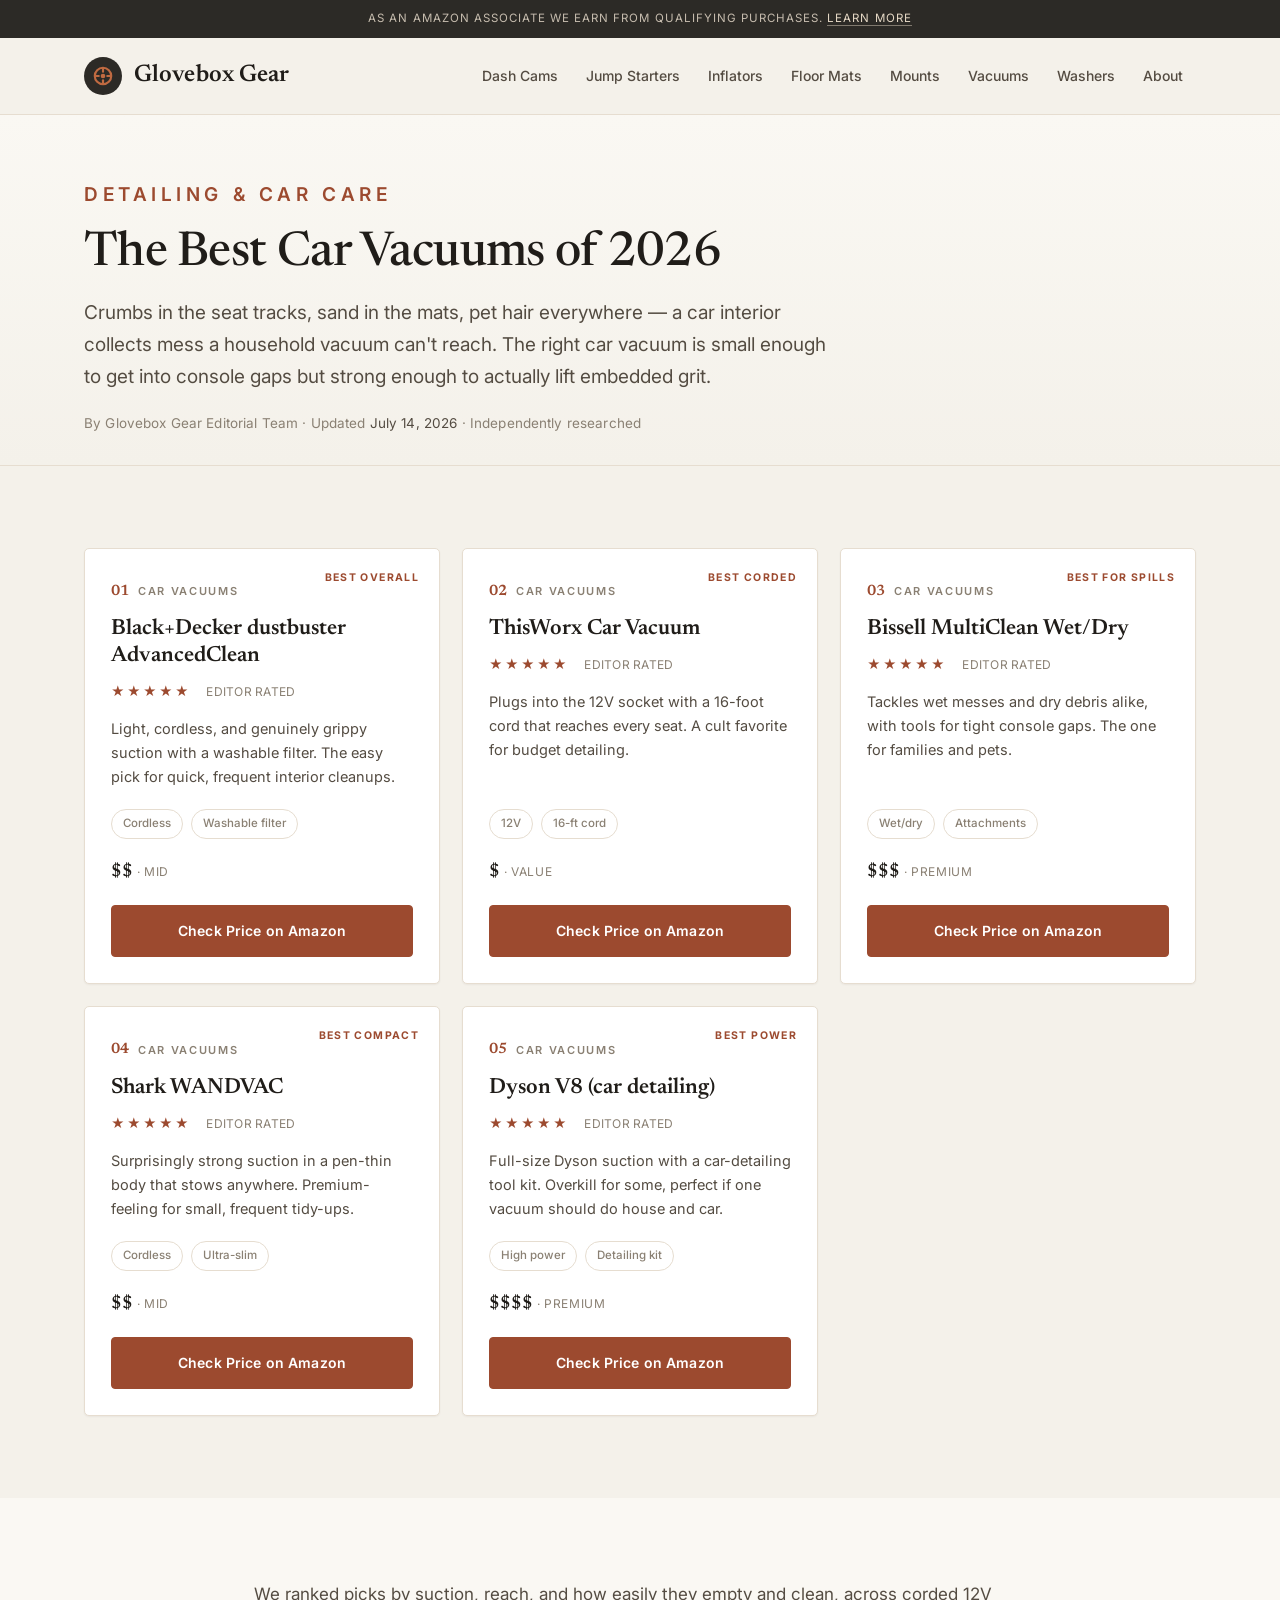
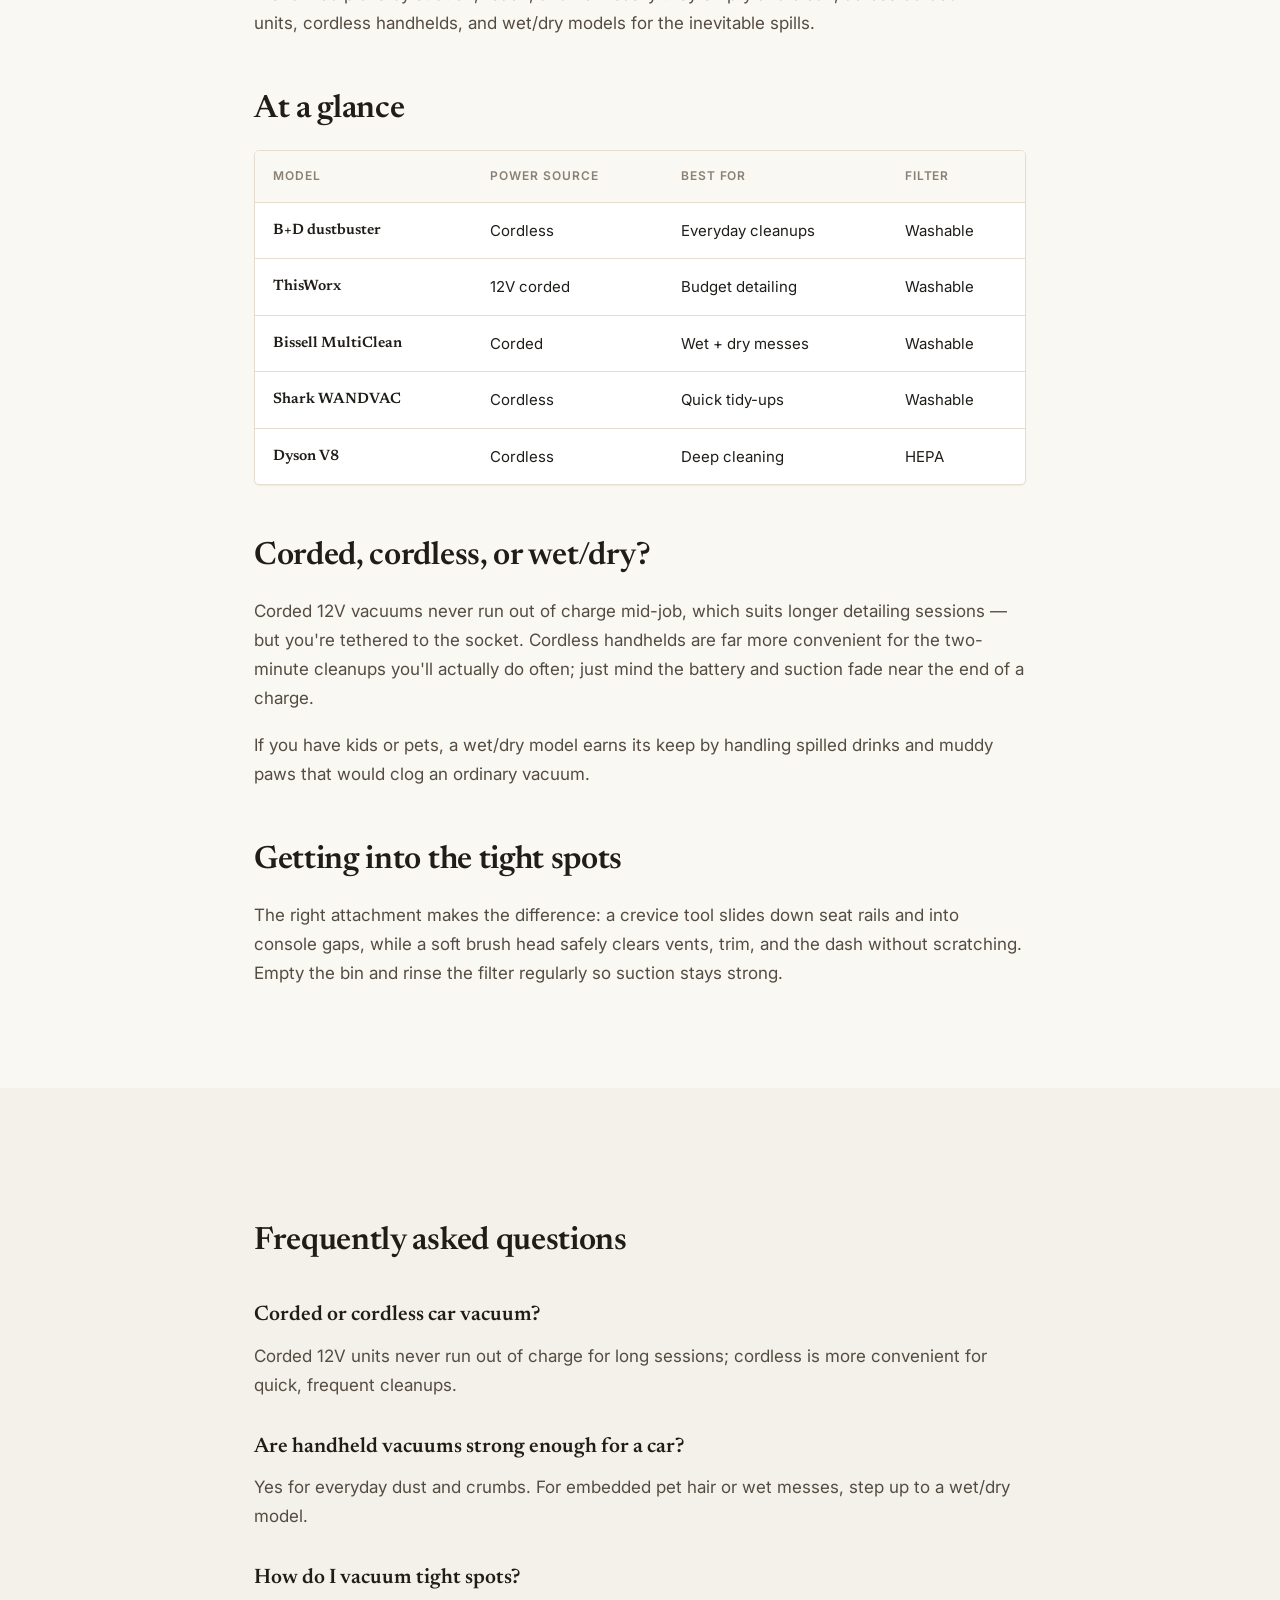
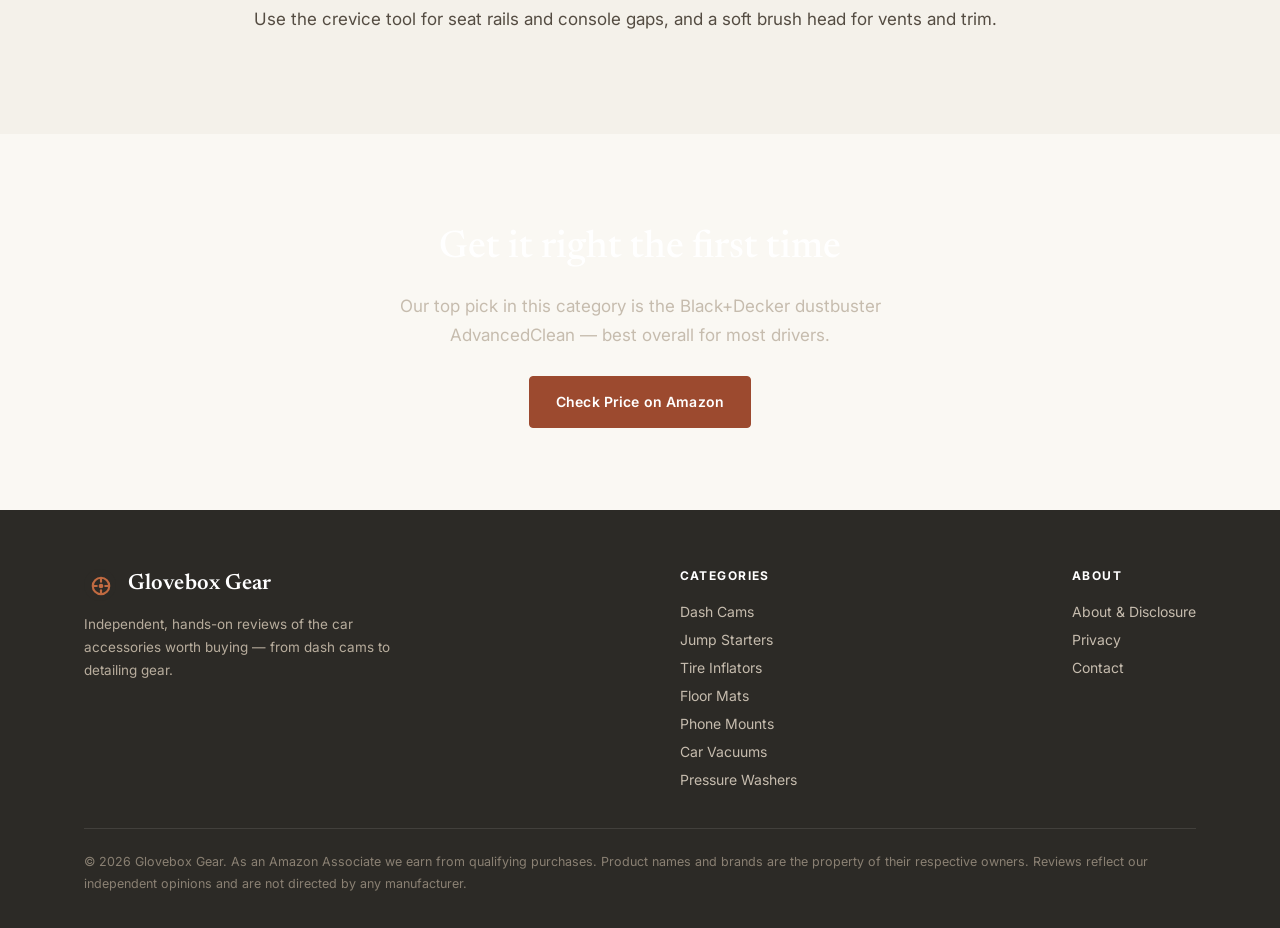
==== car-vacuums.html @ 4a8be994 "Launch Glovebox Gear — automotive affiliate site (9 pages, SEO/AEO complete)" ====
<!DOCTYPE html>
<html lang="en">
<head>
<meta charset="UTF-8">
<meta name="viewport" content="width=device-width, initial-scale=1.0">
<link rel="icon" type="image/svg+xml" href="/favicon.svg">
<title>Best Car Vacuums of 2026 — Glovebox Gear</title>
<meta name="description" content="The best car vacuums of 2026, tested for suction, reach, and filters — corded 12V, cordless, and wet/dry picks for every mess.">
<link rel="canonical" href="https://glovebox-gear.com/car-vacuums.html">
<meta property="og:type" content="website">
<meta property="og:site_name" content="Glovebox Gear">
<meta property="og:title" content="Best Car Vacuums of 2026 — Glovebox Gear">
<meta property="og:description" content="The best car vacuums of 2026, tested for suction, reach, and filters — corded 12V, cordless, and wet/dry picks for every mess.">
<meta property="og:url" content="https://glovebox-gear.com/car-vacuums.html">
<meta property="og:image" content="https://glovebox-gear.com/assets/og.png">
<meta property="og:image:width" content="1200">
<meta property="og:image:height" content="630">
<meta name="twitter:card" content="summary_large_image">
<meta name="twitter:title" content="Best Car Vacuums of 2026 — Glovebox Gear">
<meta name="twitter:description" content="The best car vacuums of 2026, tested for suction, reach, and filters — corded 12V, cordless, and wet/dry picks for every mess.">
<meta name="twitter:image" content="https://glovebox-gear.com/assets/og.png">
<meta name="author" content="Glovebox Gear Editorial Team">
<meta property="article:published_time" content="2026-07-14T00:00:00+00:00">
<meta property="article:modified_time" content="2026-07-14T00:00:00+00:00">
<link rel="stylesheet" href="assets/styles.css">
<script type="application/ld+json">
{"@context": "https://schema.org", "@graph": [{"@type": "CollectionPage", "url": "https://glovebox-gear.com/car-vacuums.html", "name": "The Best Car Vacuums of 2026", "description": "The best car vacuums of 2026, tested for suction, reach, and filters — corded 12V, cordless, and wet/dry picks for every mess.", "isPartOf": {"@type": "WebSite", "name": "Glovebox Gear", "url": "https://glovebox-gear.com/"}, "author": {"@type": "Organization", "name": "Glovebox Gear Editorial Team"}, "publisher": {"@type": "Organization", "name": "Glovebox Gear", "url": "https://glovebox-gear.com/", "logo": {"@type": "ImageObject", "url": "https://glovebox-gear.com/favicon.svg"}}, "datePublished": "2026-07-14", "dateModified": "2026-07-14"}, {"@type": "BreadcrumbList", "itemListElement": [{"@type": "ListItem", "position": 1, "name": "Home", "item": "https://glovebox-gear.com/"}, {"@type": "ListItem", "position": 2, "name": "Car Vacuums", "item": "https://glovebox-gear.com/car-vacuums.html"}]}, {"@type": "ItemList", "name": "The Best Car Vacuums of 2026", "itemListElement": [{"@type": "ListItem", "position": 1, "name": "Black+Decker dustbuster AdvancedClean"}, {"@type": "ListItem", "position": 2, "name": "ThisWorx Car Vacuum"}, {"@type": "ListItem", "position": 3, "name": "Bissell MultiClean Wet/Dry"}, {"@type": "ListItem", "position": 4, "name": "Shark WANDVAC"}, {"@type": "ListItem", "position": 5, "name": "Dyson V8 (car detailing)"}]}, {"@type": "FAQPage", "mainEntity": [{"@type": "Question", "name": "Corded or cordless car vacuum?", "acceptedAnswer": {"@type": "Answer", "text": "Corded 12V units never run out of charge for long sessions; cordless is more convenient for quick, frequent cleanups."}}, {"@type": "Question", "name": "Are handheld vacuums strong enough for a car?", "acceptedAnswer": {"@type": "Answer", "text": "Yes for everyday dust and crumbs. For embedded pet hair or wet messes, step up to a wet/dry model."}}, {"@type": "Question", "name": "How do I vacuum tight spots?", "acceptedAnswer": {"@type": "Answer", "text": "Use the crevice tool for seat rails and console gaps, and a soft brush head for vents and trim."}}]}]}
</script>
<script defer src="/_vercel/insights/script.js"></script>
</head>
<body>
<div class="topbar">As an Amazon Associate we earn from qualifying purchases. <a href="disclosure.html">Learn more</a></div>
<header class="site-header">
  <div class="wrap nav">
    <a href="index.html" class="brand"><span class="logo"><svg viewBox="0 0 64 64"><circle cx="32" cy="32" r="15.5" fill="none" stroke="#c06a41" stroke-width="4"/><circle cx="32" cy="32" r="4.4" fill="#c06a41"/><g stroke="#c06a41" stroke-width="4" stroke-linecap="round"><line x1="32" y1="18.5" x2="32" y2="24"/><line x1="32" y1="40" x2="32" y2="45.5"/><line x1="18.5" y1="32" x2="24" y2="32"/><line x1="40" y1="32" x2="45.5" y2="32"/></g></svg></span> Glovebox&nbsp;Gear</a>
    <button class="nav-toggle" aria-label="Menu">☰</button>
    <nav class="nav-links">
      <a href="dash-cams.html">Dash Cams</a><a href="jump-starters.html">Jump Starters</a><a href="tire-inflators.html">Inflators</a><a href="floor-mats.html">Floor Mats</a><a href="phone-mounts.html">Mounts</a><a href="car-vacuums.html">Vacuums</a><a href="pressure-washers.html">Washers</a><a href="disclosure.html">About</a>
    </nav>
  </div>
</header>
<div class="article-head">
  <div class="wrap">
    <p class="eyebrow">Detailing &amp; Car Care</p>
    <h1>The Best Car Vacuums of 2026</h1>
    <p>Crumbs in the seat tracks, sand in the mats, pet hair everywhere — a car interior collects mess a household vacuum can&#x27;t reach. The right car vacuum is small enough to get into console gaps but strong enough to actually lift embedded grit.</p>
    <div class="byline">By Glovebox Gear Editorial Team · Updated <time datetime="2026-07-14">July 14, 2026</time> · Independently researched</div>
  </div>
</div>

<section>
  <div class="wrap">
    <div class="products">
      <article class="product"><span class="ribbon">Best Overall</span><div class="body">
        <span class="cat-tag">Car Vacuums</span><h3>Black+Decker dustbuster AdvancedClean</h3><div class="stars">★★★★★ <span>Editor rated</span></div>
        <p class="why">Light, cordless, and genuinely grippy suction with a washable filter. The easy pick for quick, frequent interior cleanups.</p>
        <div class="meta"><span class="tag">Cordless</span><span class="tag">Washable filter</span></div><div class="price">$$ <small>· mid</small></div>
        <a class="btn btn-block" data-amz="Black+Decker dustbuster AdvancedClean cordless">Check Price on Amazon</a></div></article>
      <article class="product"><span class="ribbon">Best Corded</span><div class="body">
        <span class="cat-tag">Car Vacuums</span><h3>ThisWorx Car Vacuum</h3><div class="stars">★★★★★ <span>Editor rated</span></div>
        <p class="why">Plugs into the 12V socket with a 16-foot cord that reaches every seat. A cult favorite for budget detailing.</p>
        <div class="meta"><span class="tag">12V</span><span class="tag">16-ft cord</span></div><div class="price">$ <small>· value</small></div>
        <a class="btn btn-block" data-amz="ThisWorx car vacuum corded">Check Price on Amazon</a></div></article>
      <article class="product"><span class="ribbon">Best for Spills</span><div class="body">
        <span class="cat-tag">Car Vacuums</span><h3>Bissell MultiClean Wet/Dry</h3><div class="stars">★★★★★ <span>Editor rated</span></div>
        <p class="why">Tackles wet messes and dry debris alike, with tools for tight console gaps. The one for families and pets.</p>
        <div class="meta"><span class="tag">Wet/dry</span><span class="tag">Attachments</span></div><div class="price">$$$ <small>· premium</small></div>
        <a class="btn btn-block" data-amz="Bissell MultiClean wet dry car vacuum">Check Price on Amazon</a></div></article>
      <article class="product"><span class="ribbon">Best Compact</span><div class="body">
        <span class="cat-tag">Car Vacuums</span><h3>Shark WANDVAC</h3><div class="stars">★★★★★ <span>Editor rated</span></div>
        <p class="why">Surprisingly strong suction in a pen-thin body that stows anywhere. Premium-feeling for small, frequent tidy-ups.</p>
        <div class="meta"><span class="tag">Cordless</span><span class="tag">Ultra-slim</span></div><div class="price">$$ <small>· mid</small></div>
        <a class="btn btn-block" data-amz="Shark WANDVAC handheld vacuum">Check Price on Amazon</a></div></article>
      <article class="product"><span class="ribbon">Best Power</span><div class="body">
        <span class="cat-tag">Car Vacuums</span><h3>Dyson V8 (car detailing)</h3><div class="stars">★★★★★ <span>Editor rated</span></div>
        <p class="why">Full-size Dyson suction with a car-detailing tool kit. Overkill for some, perfect if one vacuum should do house and car.</p>
        <div class="meta"><span class="tag">High power</span><span class="tag">Detailing kit</span></div><div class="price">$$$$ <small>· premium</small></div>
        <a class="btn btn-block" data-amz="Dyson V8 car detailing vacuum">Check Price on Amazon</a></div></article>
    </div>
  </div>
</section>

<section>
  <div class="wrap prose">
    <p>We ranked picks by suction, reach, and how easily they empty and clean, across corded 12V units, cordless handhelds, and wet/dry models for the inevitable spills.</p>
    <h2>At a glance</h2>
    <div class="table-wrap">
      <table class="compare">
        <thead><tr><th>Model</th><th>Power Source</th><th>Best For</th><th>Filter</th></tr></thead>
        <tbody><tr><td>B+D dustbuster</td><td>Cordless</td><td>Everyday cleanups</td><td>Washable</td></tr><tr><td>ThisWorx</td><td>12V corded</td><td>Budget detailing</td><td>Washable</td></tr><tr><td>Bissell MultiClean</td><td>Corded</td><td>Wet + dry messes</td><td>Washable</td></tr><tr><td>Shark WANDVAC</td><td>Cordless</td><td>Quick tidy-ups</td><td>Washable</td></tr><tr><td>Dyson V8</td><td>Cordless</td><td>Deep cleaning</td><td>HEPA</td></tr></tbody>
      </table>
    </div>
    <h2>Corded, cordless, or wet/dry?</h2>
    <p>Corded 12V vacuums never run out of charge mid-job, which suits longer detailing sessions — but you&#x27;re tethered to the socket. Cordless handhelds are far more convenient for the two-minute cleanups you&#x27;ll actually do often; just mind the battery and suction fade near the end of a charge.</p>
    <p>If you have kids or pets, a wet/dry model earns its keep by handling spilled drinks and muddy paws that would clog an ordinary vacuum.</p>
    <h2>Getting into the tight spots</h2>
    <p>The right attachment makes the difference: a crevice tool slides down seat rails and into console gaps, while a soft brush head safely clears vents, trim, and the dash without scratching. Empty the bin and rinse the filter regularly so suction stays strong.</p>
  </div>
</section>

<section>
  <div class="wrap prose">
    <h2>Frequently asked questions</h2>
    <h3>Corded or cordless car vacuum?</h3>
    <p>Corded 12V units never run out of charge for long sessions; cordless is more convenient for quick, frequent cleanups.</p>
    <h3>Are handheld vacuums strong enough for a car?</h3>
    <p>Yes for everyday dust and crumbs. For embedded pet hair or wet messes, step up to a wet/dry model.</p>
    <h3>How do I vacuum tight spots?</h3>
    <p>Use the crevice tool for seat rails and console gaps, and a soft brush head for vents and trim.</p>
  </div>
</section>
<section class="cta-band">
  <div class="wrap">
    <h2>Get it right the first time</h2>
    <p>Our top pick in this category is the Black+Decker dustbuster AdvancedClean — best overall for most drivers.</p>
    <a class="btn" data-amz="Black+Decker dustbuster AdvancedClean cordless">Check Price on Amazon</a>
  </div>
</section>

<footer class="site-footer">
  <div class="wrap">
    <div class="foot-col" style="max-width:320px">
      <a href="index.html" class="brand" style="font-size:22px"><span class="logo" style="width:32px;height:32px"><svg viewBox="0 0 64 64"><circle cx="32" cy="32" r="15.5" fill="none" stroke="#c06a41" stroke-width="4"/><circle cx="32" cy="32" r="4.4" fill="#c06a41"/><g stroke="#c06a41" stroke-width="4" stroke-linecap="round"><line x1="32" y1="18.5" x2="32" y2="24"/><line x1="32" y1="40" x2="32" y2="45.5"/><line x1="18.5" y1="32" x2="24" y2="32"/><line x1="40" y1="32" x2="45.5" y2="32"/></g></svg></span> Glovebox Gear</a>
      <p style="color:#b8ad9d;font-size:13.5px;margin-top:8px">Independent, hands-on reviews of the car accessories worth buying — from dash cams to detailing gear.</p>
    </div>
    <div class="foot-col">
      <h4>Categories</h4>
      <ul><li><a href="dash-cams.html">Dash Cams</a></li><li><a href="jump-starters.html">Jump Starters</a></li><li><a href="tire-inflators.html">Tire Inflators</a></li><li><a href="floor-mats.html">Floor Mats</a></li><li><a href="phone-mounts.html">Phone Mounts</a></li><li><a href="car-vacuums.html">Car Vacuums</a></li><li><a href="pressure-washers.html">Pressure Washers</a></li></ul>
    </div>
    <div class="foot-col">
      <h4>About</h4>
      <ul>
        <li><a href="disclosure.html">About &amp; Disclosure</a></li>
        <li><a href="disclosure.html#privacy">Privacy</a></li>
        <li><a href="disclosure.html#contact">Contact</a></li>
      </ul>
    </div>
  </div>
  <div class="wrap"><div class="foot-legal">
    © <span data-year>2026</span> Glovebox Gear. As an Amazon Associate we earn from qualifying purchases. Product names and brands are the property of their respective owners. Reviews reflect our independent opinions and are not directed by any manufacturer.
  </div></div>
</footer>
<script src="assets/main.js"></script>
</body>
</html>
---- assets/styles.css ----
/* ============================================================
   Glovebox Gear — "Garage Editorial" premium theme
   Warm greige paper, near-black ink, a single cognac-leather
   accent + graphite. Newsreader display over Inter. Squared
   corners and hairline rules for a precise, automotive feel.
   ============================================================ */
@import url('https://fonts.googleapis.com/css2?family=Newsreader:ital,opsz,wght@0,6..72,400;0,6..72,500;0,6..72,600;1,6..72,400&family=Inter:wght@400;500;600;700&display=swap');

:root{
  --paper:#f4f1ea; --surface:#faf8f3; --card:#ffffff;
  --ink:#201d19; --ink-soft:#544c42; --muted:#8a8073;
  --accent:#9c4a2f; --accent-dark:#7c3a24; --accent-tint:#f0e6df;
  --graphite:#2c2a26;
  --line:#e6ddd0; --line-soft:#efe8dc; --good:#3f7d54;
  --shadow-sm:0 1px 2px rgba(32,29,25,.05);
  --shadow:0 22px 50px -26px rgba(32,29,25,.34);
  --radius:5px; --maxw:1160px;
  --display:"Newsreader",Georgia,serif;
  --body:"Inter",system-ui,-apple-system,sans-serif;
}
*{box-sizing:border-box}
html{scroll-behavior:smooth}
body{margin:0;font-family:var(--body);color:var(--ink);background:var(--paper);line-height:1.7;font-size:17px;-webkit-font-smoothing:antialiased;text-rendering:optimizeLegibility}
img{max-width:100%;display:block}
a{color:var(--accent-dark)}
.wrap{max-width:var(--maxw);margin:0 auto;padding:0 24px}

/* Top disclosure strip */
.topbar{background:var(--graphite);color:#c6bcae;font-size:11.5px;text-align:center;padding:9px 14px;letter-spacing:.09em;text-transform:uppercase}
.topbar a{color:#e6d9c6;text-decoration:none;border-bottom:1px solid rgba(230,217,198,.45)}

/* Header / Nav */
.site-header{position:sticky;top:0;z-index:50;background:rgba(244,241,234,.88);backdrop-filter:saturate(120%) blur(14px);border-bottom:1px solid var(--line)}
.nav{display:flex;align-items:center;justify-content:space-between;height:76px}
.brand{display:flex;align-items:center;gap:12px;text-decoration:none;color:var(--ink);font-family:var(--display);font-weight:600;font-size:24px;letter-spacing:.1px}
.brand .logo{width:38px;height:38px;border-radius:50%;background:var(--graphite);display:grid;place-items:center}
.brand .logo svg{width:34px;height:34px}
.nav-links{display:flex;gap:2px;align-items:center}
.nav-links a{text-decoration:none;color:var(--ink-soft);font-weight:500;font-size:14px;padding:9px 13px;border-radius:4px;transition:color .15s,background .15s}
.nav-links a:hover{color:var(--ink);background:var(--surface)}
.nav-toggle{display:none;background:none;border:0;font-size:25px;color:var(--ink);cursor:pointer;line-height:1}

/* Hero */
.hero{text-align:center;padding:112px 24px 100px;border-bottom:1px solid var(--line);
  background:radial-gradient(1000px 440px at 50% -10%,var(--accent-tint),transparent 60%),linear-gradient(180deg,var(--surface),var(--paper))}
.hero .eyebrow{color:var(--accent)}
.hero h1{font-family:var(--display);font-weight:500;font-size:clamp(37px,6vw,66px);line-height:1.04;margin:0 0 20px;letter-spacing:-.015em}
.hero h1 em{font-style:italic;color:var(--accent)}
.hero p{font-size:clamp(16px,2.1vw,20px);max-width:610px;margin:0 auto 32px;color:var(--ink-soft)}

/* Buttons */
.btn{display:inline-flex;align-items:center;gap:8px;background:var(--accent);color:#fff;text-decoration:none;font-weight:600;font-size:14px;letter-spacing:.01em;padding:13px 26px;border:1px solid var(--accent);border-radius:4px;transition:background .18s,border-color .18s,transform .12s;cursor:pointer}
.btn:hover{background:var(--accent-dark);border-color:var(--accent-dark);transform:translateY(-1px)}
.btn:active{transform:translateY(0)}
.btn-ghost{background:transparent;color:var(--accent-dark);border-color:var(--line)}
.btn-ghost:hover{background:var(--accent-tint);border-color:var(--accent-tint)}
.btn-block{width:100%;justify-content:center}

/* Sections */
section{padding:82px 0}
section:nth-of-type(even){background:var(--surface)}
.section-head{text-align:center;max-width:690px;margin:0 auto 50px}
.section-head h2{font-family:var(--display);font-weight:500;font-size:clamp(28px,3.8vw,42px);margin:0 0 12px;letter-spacing:-.01em;line-height:1.1}
.section-head p{color:var(--muted);margin:0;font-size:17px}
.eyebrow{text-transform:uppercase;letter-spacing:.24em;font-size:12px;font-weight:600;color:var(--accent);margin:0 0 16px}

/* Category grid */
.cat-grid{display:grid;grid-template-columns:repeat(3,1fr);gap:18px}
.cat-card{background:var(--card);border:1px solid var(--line);border-radius:var(--radius);padding:32px 24px;text-align:center;text-decoration:none;color:var(--ink);box-shadow:var(--shadow-sm);transition:border-color .18s,transform .12s,box-shadow .18s}
.cat-card:hover{border-color:var(--accent);transform:translateY(-3px);box-shadow:var(--shadow)}
.cat-card .ic{display:inline-grid;place-items:center;width:60px;height:60px;border-radius:50%;background:var(--accent-tint);color:var(--accent);margin-bottom:16px}
.cat-card .ic svg{width:28px;height:28px;stroke:currentColor;fill:none;stroke-width:1.6}
.cat-card h3{font-family:var(--display);font-weight:600;margin:0 0 5px;font-size:20px}
.cat-card span{color:var(--muted);font-size:13px}

/* Product cards + ranked numerals */
.products{display:grid;grid-template-columns:repeat(3,1fr);gap:22px;counter-reset:rank}
.product{background:var(--card);border:1px solid var(--line);border-radius:var(--radius);display:flex;flex-direction:column;box-shadow:var(--shadow-sm);position:relative;transition:border-color .18s,transform .12s,box-shadow .18s;counter-increment:rank}
.product:hover{border-color:var(--accent);transform:translateY(-3px);box-shadow:var(--shadow)}
.product .ribbon{position:absolute;top:20px;right:20px;color:var(--accent);font-size:10.5px;font-weight:700;text-transform:uppercase;letter-spacing:.13em;z-index:2}
.product .body{padding:30px 26px 26px;display:flex;flex-direction:column;flex:1}
.product .cat-tag{font-size:11px;text-transform:uppercase;letter-spacing:.15em;color:var(--muted);font-weight:600;display:flex;align-items:center;gap:9px}
.product .cat-tag::before{content:counter(rank,decimal-leading-zero);font-family:var(--display);font-size:15px;letter-spacing:0;color:var(--accent);font-weight:600}
.product h3{font-family:var(--display);font-weight:600;margin:12px 0 10px;font-size:22px;line-height:1.22}
.stars{color:var(--accent);font-size:13px;letter-spacing:.16em;margin-bottom:15px}
.stars span{color:var(--muted);font-size:12px;letter-spacing:.02em;margin-left:9px;text-transform:uppercase}
.product p.why{font-size:14.5px;color:var(--ink-soft);margin:0 0 20px;flex:1;line-height:1.66}
.product .meta{display:flex;flex-wrap:wrap;gap:8px;margin-bottom:18px}
.tag{background:transparent;color:var(--muted);font-size:11.5px;font-weight:500;padding:4px 11px;border:1px solid var(--line);border-radius:999px}
.price{font-family:var(--display);font-weight:600;color:var(--ink);font-size:18px;margin-bottom:18px}
.price small{color:var(--muted);font-weight:400;font-family:var(--body);font-size:12px;text-transform:uppercase;letter-spacing:.05em}

/* Comparison table */
.table-wrap{overflow-x:auto;border:1px solid var(--line);border-radius:var(--radius);box-shadow:var(--shadow-sm);background:var(--card)}
table.compare{width:100%;border-collapse:collapse;min-width:640px}
table.compare th,table.compare td{padding:15px 18px;text-align:left;border-bottom:1px solid var(--line);font-size:15px}
table.compare thead th{background:var(--surface);font-size:12px;text-transform:uppercase;letter-spacing:.08em;color:var(--muted);font-weight:600}
table.compare tbody tr:last-child td{border-bottom:0}
table.compare td:first-child{font-weight:600;font-family:var(--display)}

/* Article head + prose */
.article-head{padding:64px 24px 30px;border-bottom:1px solid var(--line);background:linear-gradient(180deg,var(--surface),var(--paper))}
.article-head .eyebrow{color:var(--accent)}
.article-head h1{font-family:var(--display);font-weight:500;font-size:clamp(30px,4.6vw,48px);line-height:1.08;margin:0 0 16px;letter-spacing:-.015em;max-width:900px}
.article-head p{font-size:19px;color:var(--ink-soft);max-width:760px;margin:0 0 18px}
.byline{font-size:13.5px;color:var(--muted);letter-spacing:.01em}
.byline time{color:var(--ink-soft)}
.prose{max-width:820px;margin:0 auto}
.prose h2{font-family:var(--display);font-weight:600;font-size:clamp(24px,3vw,32px);margin:44px 0 14px;letter-spacing:-.01em}
.prose h3{font-family:var(--display);font-weight:600;font-size:21px;margin:30px 0 8px}
.prose p{margin:0 0 18px;color:var(--ink-soft)}
.prose ul{color:var(--ink-soft);padding-left:22px}
.prose li{margin:6px 0}
.prose strong{color:var(--ink)}
.toc{background:var(--surface);border:1px solid var(--line);border-radius:var(--radius);padding:18px 22px;font-size:14.5px;margin:8px 0 34px}
.toc strong{display:block;text-transform:uppercase;letter-spacing:.1em;font-size:11.5px;color:var(--muted);margin-bottom:8px}
.toc a{color:var(--accent-dark);text-decoration:none}
.toc a:hover{text-decoration:underline}

/* CTA band */
.cta-band{background:var(--graphite);color:#f0e9dd;text-align:center;border-radius:0}
.cta-band h2{font-family:var(--display);font-weight:500;color:#fff;font-size:clamp(26px,3.4vw,38px);margin:0 0 12px}
.cta-band p{color:#c6bcae;max-width:560px;margin:0 auto 26px}
.cta-band .btn{background:var(--accent);border-color:var(--accent)}
.cta-band .btn:hover{background:var(--accent-dark);border-color:var(--accent-dark)}

/* Footer */
.site-footer{background:var(--graphite);color:#b8ad9d;padding:56px 0 34px;font-size:14px}
.site-footer .wrap{display:flex;flex-wrap:wrap;gap:34px;justify-content:space-between}
.site-footer .brand{color:#fff;margin-bottom:10px}
.site-footer a{color:#c6bcae;text-decoration:none}
.site-footer a:hover{color:#fff}
.foot-col h4{color:#fff;font-size:12px;text-transform:uppercase;letter-spacing:.12em;margin:0 0 12px}
.foot-col ul{list-style:none;padding:0;margin:0;line-height:2}
.foot-legal{border-top:1px solid rgba(255,255,255,.1);margin-top:34px;padding-top:22px;color:#8a8073;font-size:12.5px;line-height:1.7}

@media(max-width:860px){
  .cat-grid,.products{grid-template-columns:1fr 1fr}
}
@media(max-width:640px){
  .nav-links{display:none;position:absolute;top:76px;left:0;right:0;flex-direction:column;background:var(--paper);border-bottom:1px solid var(--line);padding:8px 16px}
  .nav-links.open{display:flex}
  .nav-toggle{display:block}
  .cat-grid,.products{grid-template-columns:1fr}
  section{padding:60px 0}
}
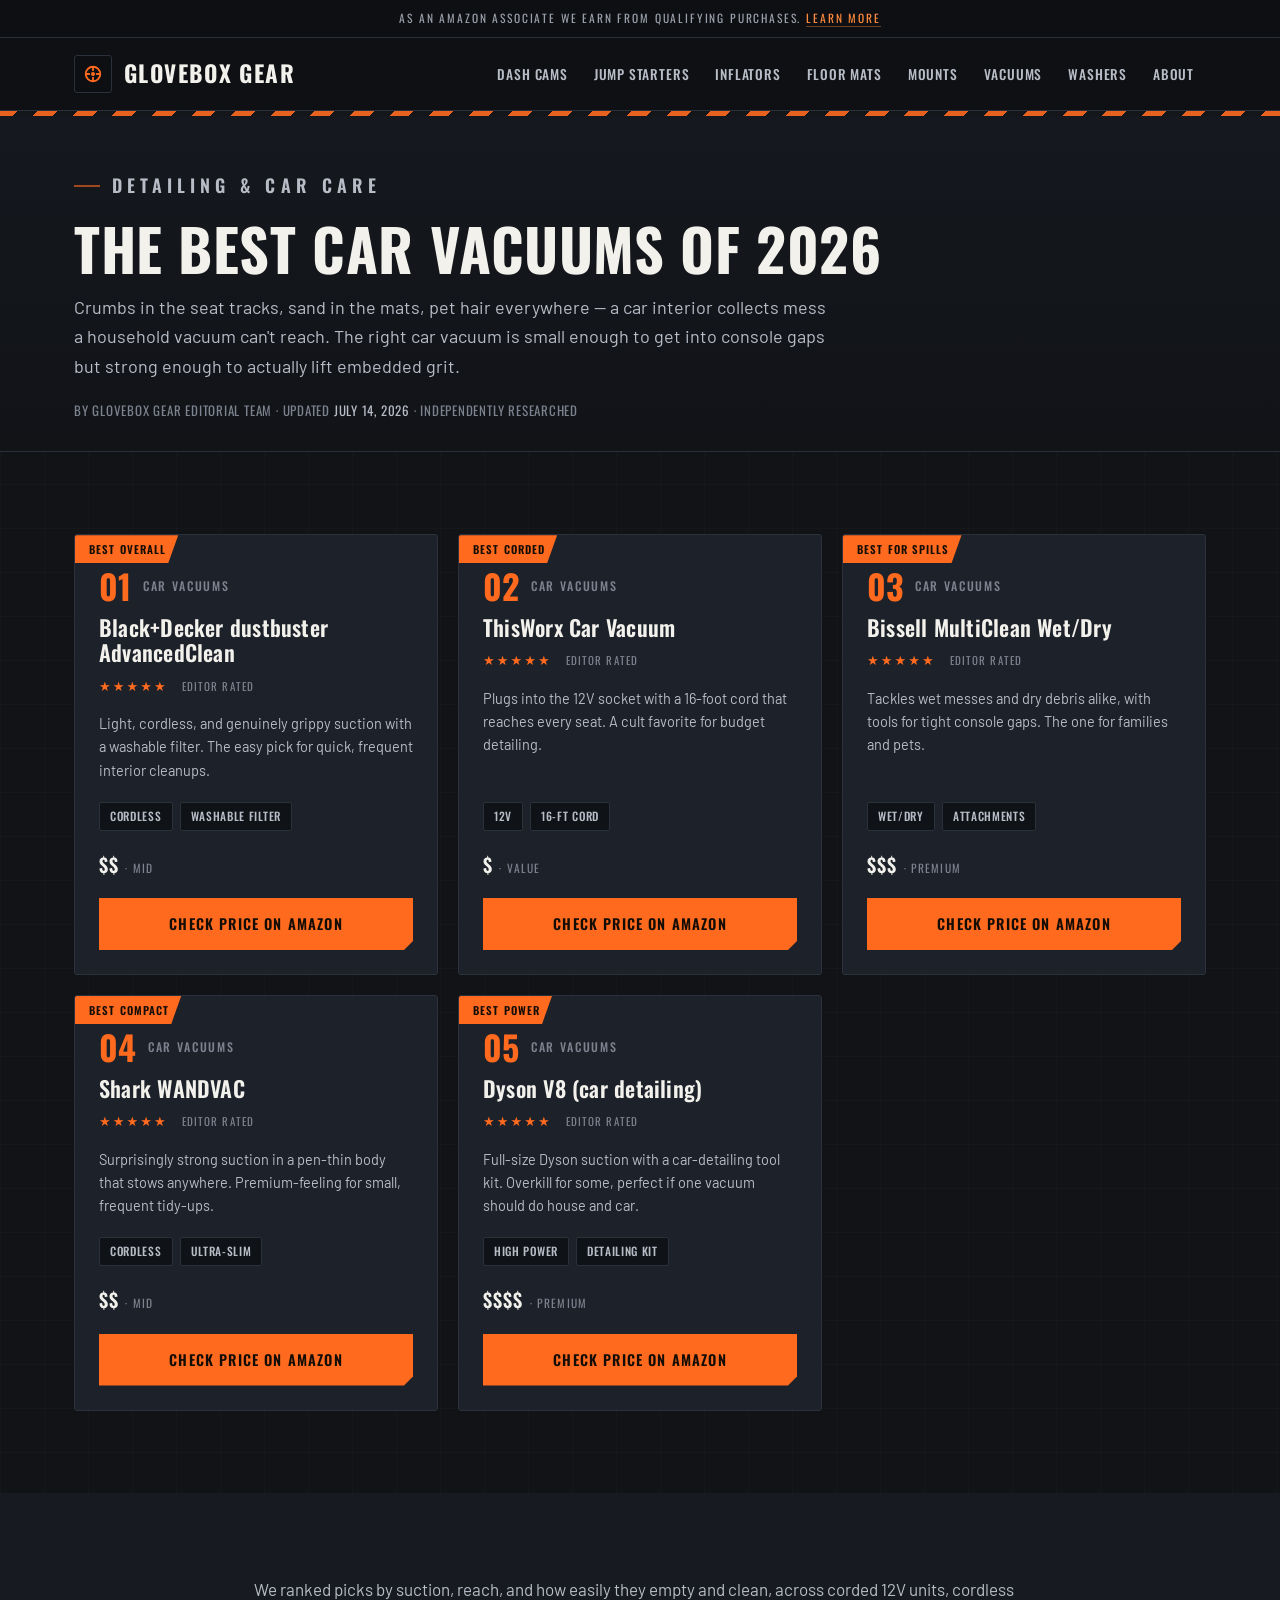
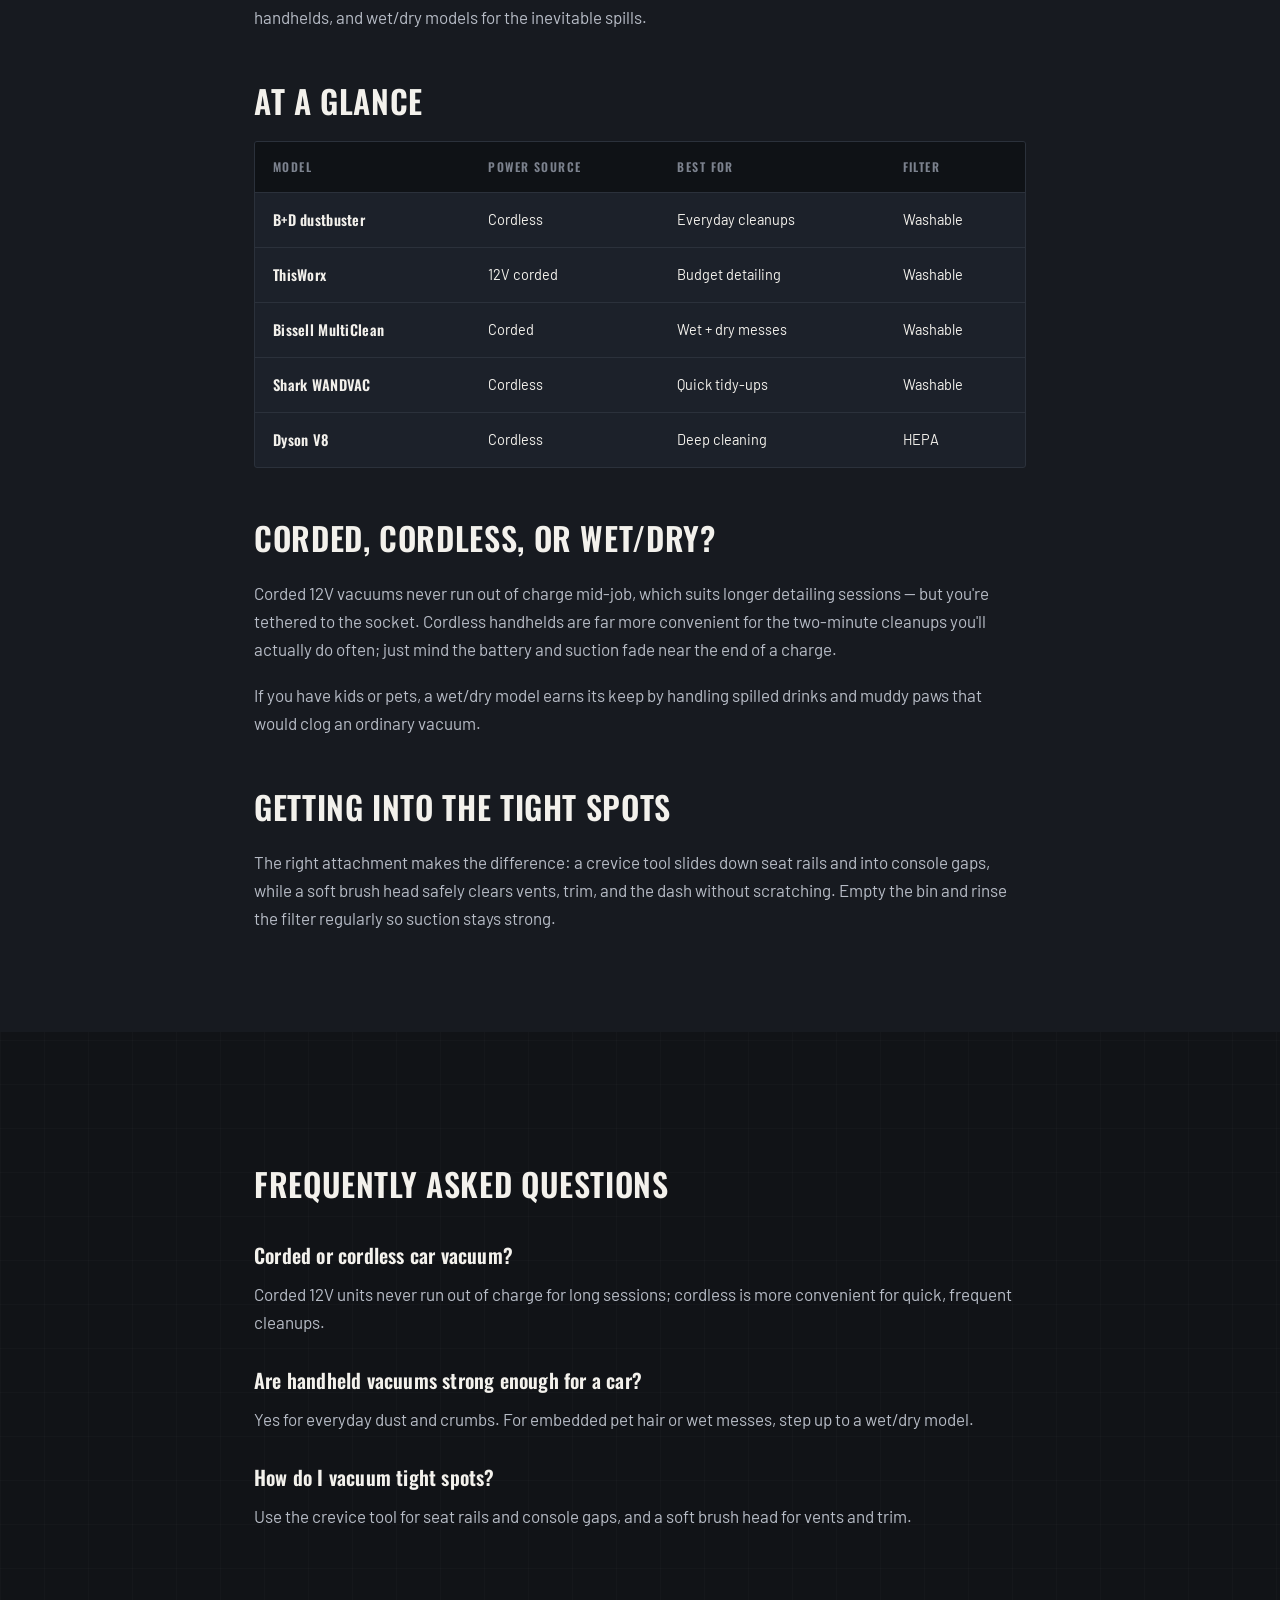
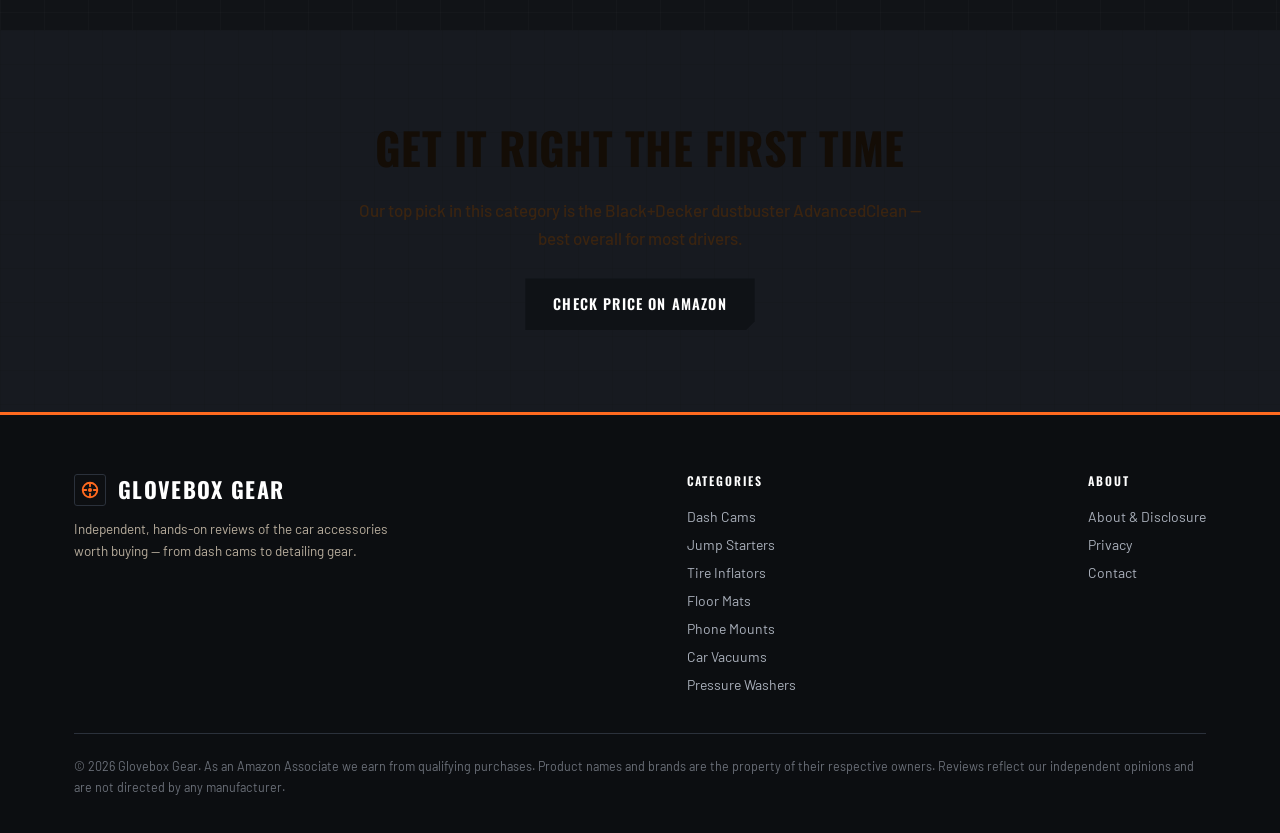
==== commit 0e5d3fc0: "Redesign: modern garage theme (Oswald/Barlow, charcoal + amber, hazard motif)" ====
--- a/car-vacuums.html
+++ b/car-vacuums.html
@@ -32,7 +32,7 @@
 <div class="topbar">As an Amazon Associate we earn from qualifying purchases. <a href="disclosure.html">Learn more</a></div>
 <header class="site-header">
   <div class="wrap nav">
-    <a href="index.html" class="brand"><span class="logo"><svg viewBox="0 0 64 64"><circle cx="32" cy="32" r="15.5" fill="none" stroke="#c06a41" stroke-width="4"/><circle cx="32" cy="32" r="4.4" fill="#c06a41"/><g stroke="#c06a41" stroke-width="4" stroke-linecap="round"><line x1="32" y1="18.5" x2="32" y2="24"/><line x1="32" y1="40" x2="32" y2="45.5"/><line x1="18.5" y1="32" x2="24" y2="32"/><line x1="40" y1="32" x2="45.5" y2="32"/></g></svg></span> Glovebox&nbsp;Gear</a>
+    <a href="index.html" class="brand"><span class="logo"><svg viewBox="0 0 64 64"><circle cx="32" cy="32" r="15.5" fill="none" stroke="#ff6a1f" stroke-width="4"/><circle cx="32" cy="32" r="4.4" fill="#ff6a1f"/><g stroke="#ff6a1f" stroke-width="4" stroke-linecap="round"><line x1="32" y1="18.5" x2="32" y2="24"/><line x1="32" y1="40" x2="32" y2="45.5"/><line x1="18.5" y1="32" x2="24" y2="32"/><line x1="40" y1="32" x2="45.5" y2="32"/></g></svg></span> Glovebox&nbsp;Gear</a>
     <button class="nav-toggle" aria-label="Menu">☰</button>
     <nav class="nav-links">
       <a href="dash-cams.html">Dash Cams</a><a href="jump-starters.html">Jump Starters</a><a href="tire-inflators.html">Inflators</a><a href="floor-mats.html">Floor Mats</a><a href="phone-mounts.html">Mounts</a><a href="car-vacuums.html">Vacuums</a><a href="pressure-washers.html">Washers</a><a href="disclosure.html">About</a>
@@ -120,7 +120,7 @@
 <footer class="site-footer">
   <div class="wrap">
     <div class="foot-col" style="max-width:320px">
-      <a href="index.html" class="brand" style="font-size:22px"><span class="logo" style="width:32px;height:32px"><svg viewBox="0 0 64 64"><circle cx="32" cy="32" r="15.5" fill="none" stroke="#c06a41" stroke-width="4"/><circle cx="32" cy="32" r="4.4" fill="#c06a41"/><g stroke="#c06a41" stroke-width="4" stroke-linecap="round"><line x1="32" y1="18.5" x2="32" y2="24"/><line x1="32" y1="40" x2="32" y2="45.5"/><line x1="18.5" y1="32" x2="24" y2="32"/><line x1="40" y1="32" x2="45.5" y2="32"/></g></svg></span> Glovebox Gear</a>
+      <a href="index.html" class="brand" style="font-size:22px"><span class="logo" style="width:32px;height:32px"><svg viewBox="0 0 64 64"><circle cx="32" cy="32" r="15.5" fill="none" stroke="#ff6a1f" stroke-width="4"/><circle cx="32" cy="32" r="4.4" fill="#ff6a1f"/><g stroke="#ff6a1f" stroke-width="4" stroke-linecap="round"><line x1="32" y1="18.5" x2="32" y2="24"/><line x1="32" y1="40" x2="32" y2="45.5"/><line x1="18.5" y1="32" x2="24" y2="32"/><line x1="40" y1="32" x2="45.5" y2="32"/></g></svg></span> Glovebox Gear</a>
       <p style="color:#b8ad9d;font-size:13.5px;margin-top:8px">Independent, hands-on reviews of the car accessories worth buying — from dash cams to detailing gear.</p>
     </div>
     <div class="foot-col">
--- a/assets/styles.css
+++ b/assets/styles.css
@@ -1,144 +1,159 @@
 /* ============================================================
-   Glovebox Gear — "Garage Editorial" premium theme
-   Warm greige paper, near-black ink, a single cognac-leather
-   accent + graphite. Newsreader display over Inter. Squared
-   corners and hairline rules for a precise, automotive feel.
+   Glovebox Gear — "Modern Garage" theme
+   Charcoal shop-floor darks, safety-amber accent, hazard-stripe
+   motif. Oswald condensed caps over Barlow. Sharp panels,
+   oversized rank numerals, clipped technical buttons.
+   Class names match the shared template.
    ============================================================ */
-@import url('https://fonts.googleapis.com/css2?family=Newsreader:ital,opsz,wght@0,6..72,400;0,6..72,500;0,6..72,600;1,6..72,400&family=Inter:wght@400;500;600;700&display=swap');
+@import url('https://fonts.googleapis.com/css2?family=Oswald:wght@400;500;600;700&family=Barlow:ital,wght@0,400;0,500;0,600;0,700;1,400&display=swap');
 
 :root{
-  --paper:#f4f1ea; --surface:#faf8f3; --card:#ffffff;
-  --ink:#201d19; --ink-soft:#544c42; --muted:#8a8073;
-  --accent:#9c4a2f; --accent-dark:#7c3a24; --accent-tint:#f0e6df;
-  --graphite:#2c2a26;
-  --line:#e6ddd0; --line-soft:#efe8dc; --good:#3f7d54;
-  --shadow-sm:0 1px 2px rgba(32,29,25,.05);
-  --shadow:0 22px 50px -26px rgba(32,29,25,.34);
-  --radius:5px; --maxw:1160px;
-  --display:"Newsreader",Georgia,serif;
-  --body:"Inter",system-ui,-apple-system,sans-serif;
+  --bg:#111317; --surface:#171a20; --panel:#1c212a; --panel-2:#232935;
+  --ink:#f3f1ec; --ink-soft:#b7bcc6; --muted:#7c828e;
+  --accent:#ff6a1f; --accent-2:#ff8a3d; --accent-ink:#140d06;
+  --line:#2b313b; --line-soft:#242a33; --good:#57cf88;
+  --shadow-sm:0 1px 2px rgba(0,0,0,.4);
+  --shadow:0 26px 54px -24px rgba(0,0,0,.7);
+  --glow:0 0 0 1px var(--accent), 0 18px 40px -20px rgba(255,106,31,.45);
+  --radius:3px; --maxw:1180px;
+  --display:"Oswald",Impact,sans-serif;
+  --body:"Barlow",system-ui,-apple-system,sans-serif;
+  --hazard:repeating-linear-gradient(-45deg,var(--accent) 0 14px,#14161a 14px 28px);
 }
 *{box-sizing:border-box}
 html{scroll-behavior:smooth}
-body{margin:0;font-family:var(--body);color:var(--ink);background:var(--paper);line-height:1.7;font-size:17px;-webkit-font-smoothing:antialiased;text-rendering:optimizeLegibility}
+body{margin:0;font-family:var(--body);color:var(--ink);background:var(--bg);line-height:1.65;font-size:17px;-webkit-font-smoothing:antialiased;text-rendering:optimizeLegibility;
+  background-image:linear-gradient(rgba(255,255,255,.014) 1px,transparent 1px),linear-gradient(90deg,rgba(255,255,255,.014) 1px,transparent 1px);
+  background-size:44px 44px}
 img{max-width:100%;display:block}
-a{color:var(--accent-dark)}
+a{color:var(--accent-2)}
 .wrap{max-width:var(--maxw);margin:0 auto;padding:0 24px}
 
 /* Top disclosure strip */
-.topbar{background:var(--graphite);color:#c6bcae;font-size:11.5px;text-align:center;padding:9px 14px;letter-spacing:.09em;text-transform:uppercase}
-.topbar a{color:#e6d9c6;text-decoration:none;border-bottom:1px solid rgba(230,217,198,.45)}
+.topbar{background:#0d0f12;color:#9aa0ab;font-size:11.5px;text-align:center;padding:9px 14px;letter-spacing:.16em;text-transform:uppercase;border-bottom:1px solid var(--line);font-family:var(--display);font-weight:400}
+.topbar a{color:var(--accent-2);text-decoration:none;border-bottom:1px solid rgba(255,138,61,.4)}
 
 /* Header / Nav */
-.site-header{position:sticky;top:0;z-index:50;background:rgba(244,241,234,.88);backdrop-filter:saturate(120%) blur(14px);border-bottom:1px solid var(--line)}
-.nav{display:flex;align-items:center;justify-content:space-between;height:76px}
-.brand{display:flex;align-items:center;gap:12px;text-decoration:none;color:var(--ink);font-family:var(--display);font-weight:600;font-size:24px;letter-spacing:.1px}
-.brand .logo{width:38px;height:38px;border-radius:50%;background:var(--graphite);display:grid;place-items:center}
-.brand .logo svg{width:34px;height:34px}
+.site-header{position:sticky;top:0;z-index:50;background:rgba(15,17,20,.9);backdrop-filter:saturate(130%) blur(14px);border-bottom:1px solid var(--line)}
+.nav{display:flex;align-items:center;justify-content:space-between;height:72px}
+.brand{display:flex;align-items:center;gap:12px;text-decoration:none;color:var(--ink);font-family:var(--display);font-weight:700;font-size:23px;letter-spacing:.06em;text-transform:uppercase}
+.brand .logo{width:38px;height:38px;border-radius:3px;background:#0d0f12;border:1px solid var(--line);display:grid;place-items:center}
+.brand .logo svg{width:30px;height:30px}
 .nav-links{display:flex;gap:2px;align-items:center}
-.nav-links a{text-decoration:none;color:var(--ink-soft);font-weight:500;font-size:14px;padding:9px 13px;border-radius:4px;transition:color .15s,background .15s}
-.nav-links a:hover{color:var(--ink);background:var(--surface)}
-.nav-toggle{display:none;background:none;border:0;font-size:25px;color:var(--ink);cursor:pointer;line-height:1}
+.nav-links a{text-decoration:none;color:var(--ink-soft);font-family:var(--display);font-weight:500;font-size:13.5px;letter-spacing:.06em;text-transform:uppercase;padding:9px 12px;border-radius:3px;transition:color .15s,background .15s}
+.nav-links a:hover{color:var(--ink);background:var(--panel)}
+.nav-toggle{display:none;background:none;border:0;font-size:24px;color:var(--ink);cursor:pointer;line-height:1}
 
 /* Hero */
-.hero{text-align:center;padding:112px 24px 100px;border-bottom:1px solid var(--line);
-  background:radial-gradient(1000px 440px at 50% -10%,var(--accent-tint),transparent 60%),linear-gradient(180deg,var(--surface),var(--paper))}
+.hero{position:relative;text-align:center;padding:110px 24px 96px;border-bottom:1px solid var(--line);
+  background:radial-gradient(900px 420px at 50% -12%,rgba(255,106,31,.18),transparent 60%),linear-gradient(180deg,#15181e,var(--bg))}
+.hero::before{content:"";position:absolute;top:0;left:0;right:0;height:6px;background:var(--hazard);opacity:.9}
 .hero .eyebrow{color:var(--accent)}
-.hero h1{font-family:var(--display);font-weight:500;font-size:clamp(37px,6vw,66px);line-height:1.04;margin:0 0 20px;letter-spacing:-.015em}
-.hero h1 em{font-style:italic;color:var(--accent)}
-.hero p{font-size:clamp(16px,2.1vw,20px);max-width:610px;margin:0 auto 32px;color:var(--ink-soft)}
+.hero h1{font-family:var(--display);font-weight:700;text-transform:uppercase;font-size:clamp(42px,7vw,84px);line-height:.98;margin:0 0 20px;letter-spacing:.005em}
+.hero h1 em{font-style:normal;color:var(--accent)}
+.hero p{font-size:clamp(16px,2.1vw,20px);max-width:620px;margin:0 auto 34px;color:var(--ink-soft)}
 
-/* Buttons */
-.btn{display:inline-flex;align-items:center;gap:8px;background:var(--accent);color:#fff;text-decoration:none;font-weight:600;font-size:14px;letter-spacing:.01em;padding:13px 26px;border:1px solid var(--accent);border-radius:4px;transition:background .18s,border-color .18s,transform .12s;cursor:pointer}
-.btn:hover{background:var(--accent-dark);border-color:var(--accent-dark);transform:translateY(-1px)}
+/* Buttons — clipped technical corner */
+.btn{display:inline-flex;align-items:center;gap:8px;background:var(--accent);color:var(--accent-ink);text-decoration:none;font-family:var(--display);font-weight:600;font-size:14.5px;letter-spacing:.08em;text-transform:uppercase;padding:14px 28px;border:0;
+  clip-path:polygon(0 0,100% 0,100% calc(100% - 9px),calc(100% - 9px) 100%,0 100%);
+  transition:background .16s,transform .12s,box-shadow .16s;cursor:pointer}
+.btn:hover{background:var(--accent-2);transform:translateY(-2px);box-shadow:0 14px 28px -14px rgba(255,106,31,.6)}
 .btn:active{transform:translateY(0)}
-.btn-ghost{background:transparent;color:var(--accent-dark);border-color:var(--line)}
-.btn-ghost:hover{background:var(--accent-tint);border-color:var(--accent-tint)}
+.btn-ghost{background:transparent;color:var(--ink);box-shadow:inset 0 0 0 1px var(--line)}
+.btn-ghost:hover{background:var(--panel);box-shadow:inset 0 0 0 1px var(--accent)}
 .btn-block{width:100%;justify-content:center}
 
 /* Sections */
 section{padding:82px 0}
 section:nth-of-type(even){background:var(--surface)}
-.section-head{text-align:center;max-width:690px;margin:0 auto 50px}
-.section-head h2{font-family:var(--display);font-weight:500;font-size:clamp(28px,3.8vw,42px);margin:0 0 12px;letter-spacing:-.01em;line-height:1.1}
-.section-head p{color:var(--muted);margin:0;font-size:17px}
-.eyebrow{text-transform:uppercase;letter-spacing:.24em;font-size:12px;font-weight:600;color:var(--accent);margin:0 0 16px}
+.section-head{text-align:center;max-width:700px;margin:0 auto 50px}
+.section-head h2{font-family:var(--display);font-weight:700;text-transform:uppercase;font-size:clamp(28px,4vw,46px);margin:0 0 12px;letter-spacing:.01em;line-height:1.02}
+.section-head p{color:var(--muted);margin:0;font-size:16.5px}
+.eyebrow{font-family:var(--display);text-transform:uppercase;letter-spacing:.28em;font-size:12.5px;font-weight:600;color:var(--accent);margin:0 0 16px;display:flex;align-items:center;justify-content:center;gap:12px}
+.eyebrow::before,.eyebrow::after{content:"";width:26px;height:2px;background:var(--accent);opacity:.6}
+.article-head .eyebrow{justify-content:flex-start}
+.article-head .eyebrow::after{display:none}
 
 /* Category grid */
-.cat-grid{display:grid;grid-template-columns:repeat(3,1fr);gap:18px}
-.cat-card{background:var(--card);border:1px solid var(--line);border-radius:var(--radius);padding:32px 24px;text-align:center;text-decoration:none;color:var(--ink);box-shadow:var(--shadow-sm);transition:border-color .18s,transform .12s,box-shadow .18s}
+.cat-grid{display:grid;grid-template-columns:repeat(3,1fr);gap:16px}
+.cat-card{background:var(--panel);border:1px solid var(--line);border-radius:var(--radius);padding:30px 24px;text-align:center;text-decoration:none;color:var(--ink);transition:border-color .16s,transform .12s,box-shadow .16s;position:relative;overflow:hidden}
+.cat-card::before{content:"";position:absolute;left:0;top:0;bottom:0;width:3px;background:var(--accent);transform:scaleY(0);transform-origin:bottom;transition:transform .18s}
 .cat-card:hover{border-color:var(--accent);transform:translateY(-3px);box-shadow:var(--shadow)}
-.cat-card .ic{display:inline-grid;place-items:center;width:60px;height:60px;border-radius:50%;background:var(--accent-tint);color:var(--accent);margin-bottom:16px}
-.cat-card .ic svg{width:28px;height:28px;stroke:currentColor;fill:none;stroke-width:1.6}
-.cat-card h3{font-family:var(--display);font-weight:600;margin:0 0 5px;font-size:20px}
-.cat-card span{color:var(--muted);font-size:13px}
+.cat-card:hover::before{transform:scaleY(1)}
+.cat-card .ic{display:inline-grid;place-items:center;width:58px;height:58px;border-radius:3px;background:#0f1216;border:1px solid var(--line);color:var(--accent);margin-bottom:16px}
+.cat-card .ic svg{width:28px;height:28px;stroke:currentColor;fill:none;stroke-width:1.7}
+.cat-card h3{font-family:var(--display);font-weight:600;text-transform:uppercase;letter-spacing:.03em;margin:0 0 5px;font-size:19px}
+.cat-card span{color:var(--muted);font-size:12px;text-transform:uppercase;letter-spacing:.12em;font-family:var(--display)}
 
-/* Product cards + ranked numerals */
-.products{display:grid;grid-template-columns:repeat(3,1fr);gap:22px;counter-reset:rank}
-.product{background:var(--card);border:1px solid var(--line);border-radius:var(--radius);display:flex;flex-direction:column;box-shadow:var(--shadow-sm);position:relative;transition:border-color .18s,transform .12s,box-shadow .18s;counter-increment:rank}
+/* Product cards + oversized rank numerals */
+.products{display:grid;grid-template-columns:repeat(3,1fr);gap:20px;counter-reset:rank}
+.product{background:var(--panel);border:1px solid var(--line);border-radius:var(--radius);display:flex;flex-direction:column;position:relative;transition:border-color .16s,transform .12s,box-shadow .16s;counter-increment:rank;overflow:hidden}
 .product:hover{border-color:var(--accent);transform:translateY(-3px);box-shadow:var(--shadow)}
-.product .ribbon{position:absolute;top:20px;right:20px;color:var(--accent);font-size:10.5px;font-weight:700;text-transform:uppercase;letter-spacing:.13em;z-index:2}
-.product .body{padding:30px 26px 26px;display:flex;flex-direction:column;flex:1}
-.product .cat-tag{font-size:11px;text-transform:uppercase;letter-spacing:.15em;color:var(--muted);font-weight:600;display:flex;align-items:center;gap:9px}
-.product .cat-tag::before{content:counter(rank,decimal-leading-zero);font-family:var(--display);font-size:15px;letter-spacing:0;color:var(--accent);font-weight:600}
-.product h3{font-family:var(--display);font-weight:600;margin:12px 0 10px;font-size:22px;line-height:1.22}
+.product .ribbon{position:absolute;top:0;left:0;background:var(--accent);color:var(--accent-ink);font-family:var(--display);font-size:11px;font-weight:600;text-transform:uppercase;letter-spacing:.1em;padding:5px 12px 5px 14px;z-index:2;
+  clip-path:polygon(0 0,100% 0,calc(100% - 10px) 100%,0 100%)}
+.product .body{padding:34px 24px 24px;display:flex;flex-direction:column;flex:1}
+.product .cat-tag{font-family:var(--display);font-size:12px;text-transform:uppercase;letter-spacing:.14em;color:var(--muted);font-weight:500;display:flex;align-items:center;gap:12px}
+.product .cat-tag::before{content:counter(rank,decimal-leading-zero);font-family:var(--display);font-size:34px;line-height:1;letter-spacing:0;color:var(--accent);font-weight:700}
+.product h3{font-family:var(--display);font-weight:600;margin:12px 0 10px;font-size:22px;line-height:1.15;letter-spacing:.01em}
 .stars{color:var(--accent);font-size:13px;letter-spacing:.16em;margin-bottom:15px}
-.stars span{color:var(--muted);font-size:12px;letter-spacing:.02em;margin-left:9px;text-transform:uppercase}
-.product p.why{font-size:14.5px;color:var(--ink-soft);margin:0 0 20px;flex:1;line-height:1.66}
-.product .meta{display:flex;flex-wrap:wrap;gap:8px;margin-bottom:18px}
-.tag{background:transparent;color:var(--muted);font-size:11.5px;font-weight:500;padding:4px 11px;border:1px solid var(--line);border-radius:999px}
-.price{font-family:var(--display);font-weight:600;color:var(--ink);font-size:18px;margin-bottom:18px}
-.price small{color:var(--muted);font-weight:400;font-family:var(--body);font-size:12px;text-transform:uppercase;letter-spacing:.05em}
+.stars span{color:var(--muted);font-size:11px;letter-spacing:.1em;margin-left:9px;text-transform:uppercase;font-family:var(--display)}
+.product p.why{font-size:14.5px;color:var(--ink-soft);margin:0 0 20px;flex:1;line-height:1.6}
+.product .meta{display:flex;flex-wrap:wrap;gap:7px;margin-bottom:18px}
+.tag{background:#0f1216;color:var(--ink-soft);font-family:var(--display);font-size:11.5px;font-weight:500;letter-spacing:.06em;text-transform:uppercase;padding:4px 10px;border:1px solid var(--line);border-radius:2px}
+.price{font-family:var(--display);font-weight:600;color:var(--ink);font-size:19px;margin-bottom:18px;letter-spacing:.06em}
+.price small{color:var(--muted);font-weight:400;font-family:var(--display);font-size:11.5px;text-transform:uppercase;letter-spacing:.1em}
 
 /* Comparison table */
-.table-wrap{overflow-x:auto;border:1px solid var(--line);border-radius:var(--radius);box-shadow:var(--shadow-sm);background:var(--card)}
+.table-wrap{overflow-x:auto;border:1px solid var(--line);border-radius:var(--radius);background:var(--panel)}
 table.compare{width:100%;border-collapse:collapse;min-width:640px}
-table.compare th,table.compare td{padding:15px 18px;text-align:left;border-bottom:1px solid var(--line);font-size:15px}
-table.compare thead th{background:var(--surface);font-size:12px;text-transform:uppercase;letter-spacing:.08em;color:var(--muted);font-weight:600}
+table.compare th,table.compare td{padding:15px 18px;text-align:left;border-bottom:1px solid var(--line);font-size:14.5px}
+table.compare thead th{background:#0f1216;font-family:var(--display);font-size:12px;text-transform:uppercase;letter-spacing:.12em;color:var(--muted);font-weight:600}
 table.compare tbody tr:last-child td{border-bottom:0}
-table.compare td:first-child{font-weight:600;font-family:var(--display)}
+table.compare tbody tr:hover td{background:var(--panel-2)}
+table.compare td:first-child{font-weight:600;font-family:var(--display);letter-spacing:.02em;color:var(--ink)}
 
 /* Article head + prose */
-.article-head{padding:64px 24px 30px;border-bottom:1px solid var(--line);background:linear-gradient(180deg,var(--surface),var(--paper))}
-.article-head .eyebrow{color:var(--accent)}
-.article-head h1{font-family:var(--display);font-weight:500;font-size:clamp(30px,4.6vw,48px);line-height:1.08;margin:0 0 16px;letter-spacing:-.015em;max-width:900px}
-.article-head p{font-size:19px;color:var(--ink-soft);max-width:760px;margin:0 0 18px}
-.byline{font-size:13.5px;color:var(--muted);letter-spacing:.01em}
+.article-head{position:relative;padding:60px 24px 30px;border-bottom:1px solid var(--line);background:linear-gradient(180deg,#15181e,var(--bg))}
+.article-head::before{content:"";position:absolute;top:0;left:0;right:0;height:5px;background:var(--hazard);opacity:.9}
+.article-head h1{font-family:var(--display);font-weight:700;text-transform:uppercase;font-size:clamp(32px,5vw,58px);line-height:1;margin:0 0 16px;letter-spacing:.01em;max-width:940px}
+.article-head p{font-size:18px;color:var(--ink-soft);max-width:760px;margin:0 0 18px}
+.byline{font-family:var(--display);font-size:13px;color:var(--muted);letter-spacing:.06em;text-transform:uppercase}
 .byline time{color:var(--ink-soft)}
 .prose{max-width:820px;margin:0 auto}
-.prose h2{font-family:var(--display);font-weight:600;font-size:clamp(24px,3vw,32px);margin:44px 0 14px;letter-spacing:-.01em}
-.prose h3{font-family:var(--display);font-weight:600;font-size:21px;margin:30px 0 8px}
+.prose h2{font-family:var(--display);font-weight:600;text-transform:uppercase;font-size:clamp(23px,3vw,32px);margin:44px 0 14px;letter-spacing:.02em}
+.prose h3{font-family:var(--display);font-weight:600;font-size:20px;margin:28px 0 8px;letter-spacing:.01em}
 .prose p{margin:0 0 18px;color:var(--ink-soft)}
 .prose ul{color:var(--ink-soft);padding-left:22px}
 .prose li{margin:6px 0}
+.prose li::marker{color:var(--accent)}
 .prose strong{color:var(--ink)}
-.toc{background:var(--surface);border:1px solid var(--line);border-radius:var(--radius);padding:18px 22px;font-size:14.5px;margin:8px 0 34px}
-.toc strong{display:block;text-transform:uppercase;letter-spacing:.1em;font-size:11.5px;color:var(--muted);margin-bottom:8px}
-.toc a{color:var(--accent-dark);text-decoration:none}
+.toc{background:var(--panel);border:1px solid var(--line);border-left:3px solid var(--accent);border-radius:var(--radius);padding:18px 22px;font-size:14px;margin:8px 0 34px}
+.toc strong{display:block;font-family:var(--display);text-transform:uppercase;letter-spacing:.14em;font-size:11.5px;color:var(--muted);margin-bottom:8px;font-weight:600}
+.toc a{color:var(--accent-2);text-decoration:none}
 .toc a:hover{text-decoration:underline}
 
-/* CTA band */
-.cta-band{background:var(--graphite);color:#f0e9dd;text-align:center;border-radius:0}
-.cta-band h2{font-family:var(--display);font-weight:500;color:#fff;font-size:clamp(26px,3.4vw,38px);margin:0 0 12px}
-.cta-band p{color:#c6bcae;max-width:560px;margin:0 auto 26px}
-.cta-band .btn{background:var(--accent);border-color:var(--accent)}
-.cta-band .btn:hover{background:var(--accent-dark);border-color:var(--accent-dark)}
+/* CTA band — inverted amber slab */
+.cta-band{background:var(--accent);color:var(--accent-ink);text-align:center;position:relative;overflow:hidden}
+.cta-band::before{content:"";position:absolute;inset:0;background-image:linear-gradient(rgba(0,0,0,.05) 1px,transparent 1px),linear-gradient(90deg,rgba(0,0,0,.05) 1px,transparent 1px);background-size:34px 34px}
+.cta-band .wrap{position:relative}
+.cta-band h2{font-family:var(--display);font-weight:700;text-transform:uppercase;color:var(--accent-ink);font-size:clamp(28px,4vw,44px);margin:0 0 12px;letter-spacing:.01em}
+.cta-band p{color:#3a2410;max-width:580px;margin:0 auto 26px;font-weight:500}
+.cta-band .btn{background:#0f1216;color:#fff}
+.cta-band .btn:hover{background:#000}
 
 /* Footer */
-.site-footer{background:var(--graphite);color:#b8ad9d;padding:56px 0 34px;font-size:14px}
+.site-footer{background:#0c0e11;color:#9aa0ab;padding:56px 0 34px;font-size:14px;border-top:3px solid var(--accent)}
 .site-footer .wrap{display:flex;flex-wrap:wrap;gap:34px;justify-content:space-between}
 .site-footer .brand{color:#fff;margin-bottom:10px}
-.site-footer a{color:#c6bcae;text-decoration:none}
-.site-footer a:hover{color:#fff}
-.foot-col h4{color:#fff;font-size:12px;text-transform:uppercase;letter-spacing:.12em;margin:0 0 12px}
+.site-footer a{color:#aab0bb;text-decoration:none}
+.site-footer a:hover{color:var(--accent-2)}
+.foot-col h4{color:#fff;font-family:var(--display);font-size:12px;text-transform:uppercase;letter-spacing:.16em;margin:0 0 12px;font-weight:600}
 .foot-col ul{list-style:none;padding:0;margin:0;line-height:2}
-.foot-legal{border-top:1px solid rgba(255,255,255,.1);margin-top:34px;padding-top:22px;color:#8a8073;font-size:12.5px;line-height:1.7}
+.foot-legal{border-top:1px solid var(--line);margin-top:34px;padding-top:22px;color:#6b7079;font-size:12.5px;line-height:1.7}
 
-@media(max-width:860px){
-  .cat-grid,.products{grid-template-columns:1fr 1fr}
-}
+@media(max-width:860px){ .cat-grid,.products{grid-template-columns:1fr 1fr} }
 @media(max-width:640px){
-  .nav-links{display:none;position:absolute;top:76px;left:0;right:0;flex-direction:column;background:var(--paper);border-bottom:1px solid var(--line);padding:8px 16px}
+  .nav-links{display:none;position:absolute;top:72px;left:0;right:0;flex-direction:column;background:var(--bg);border-bottom:1px solid var(--line);padding:8px 16px}
   .nav-links.open{display:flex}
   .nav-toggle{display:block}
   .cat-grid,.products{grid-template-columns:1fr}
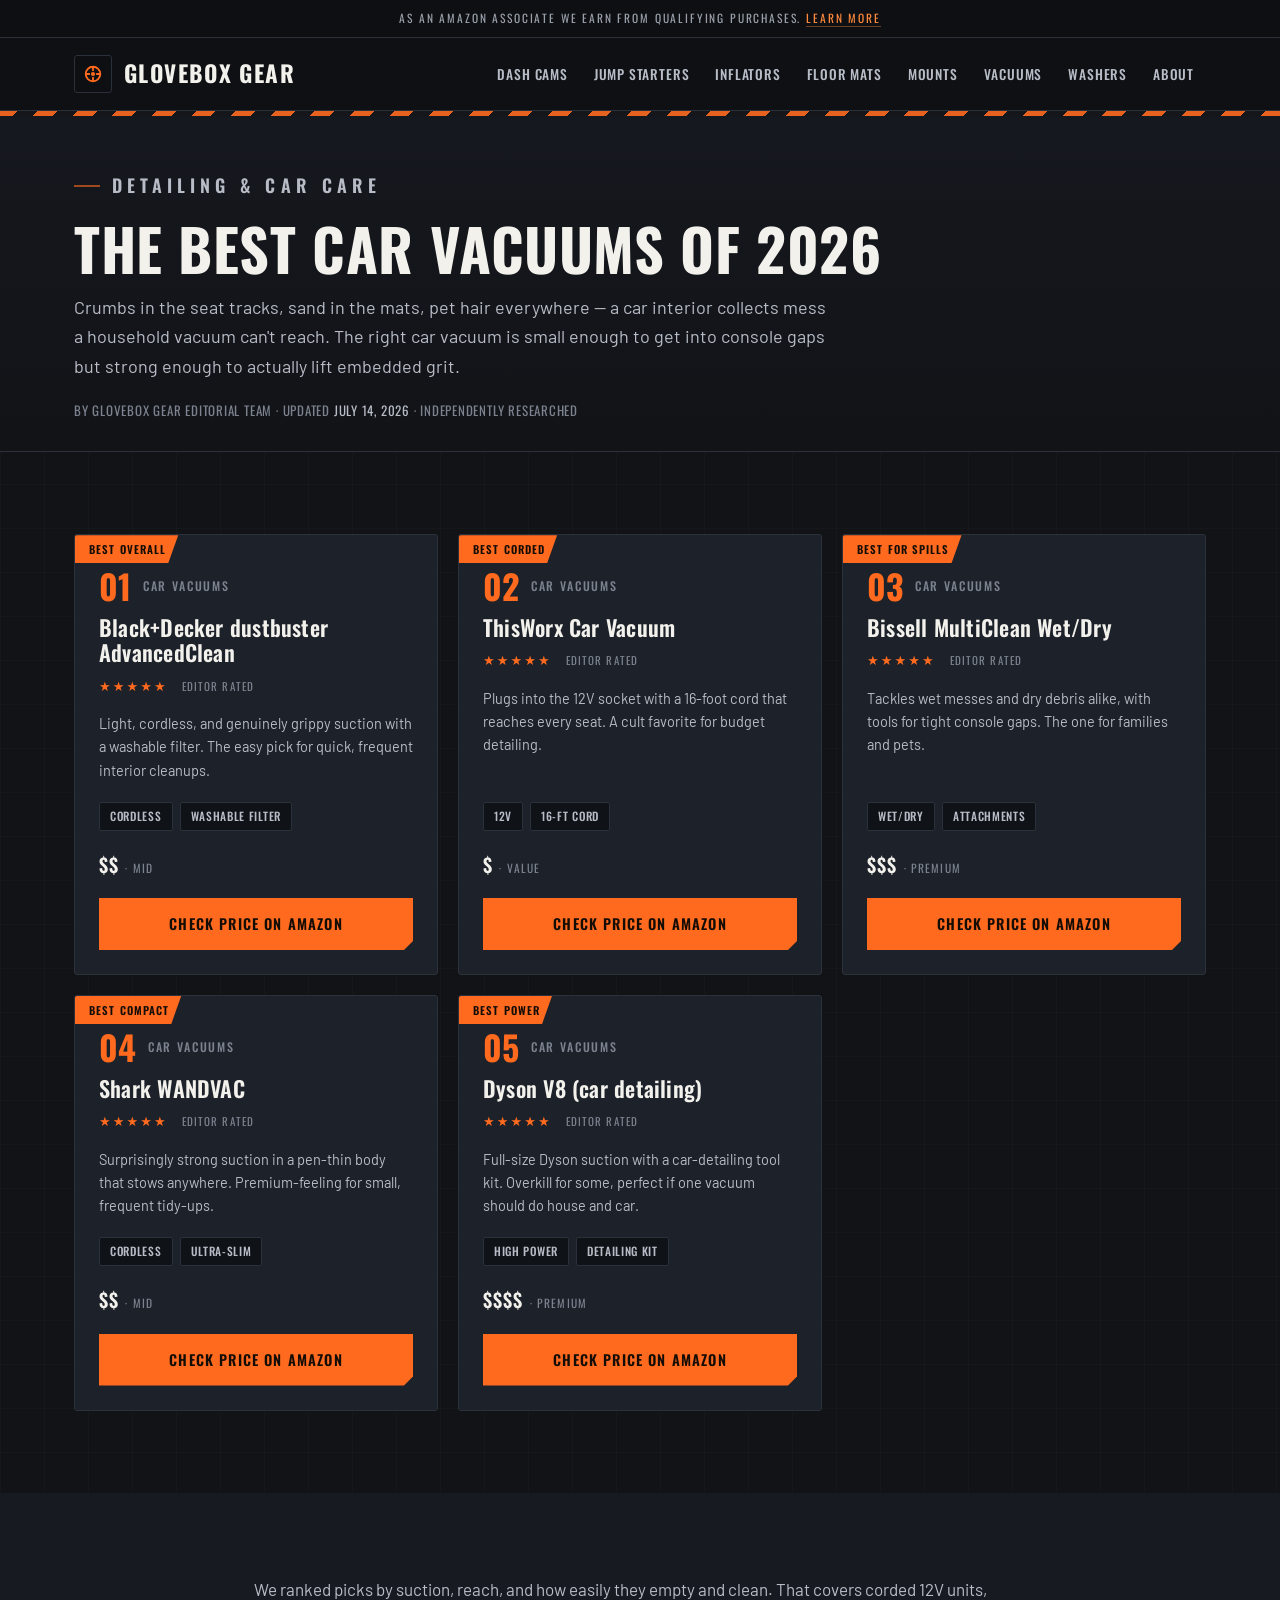
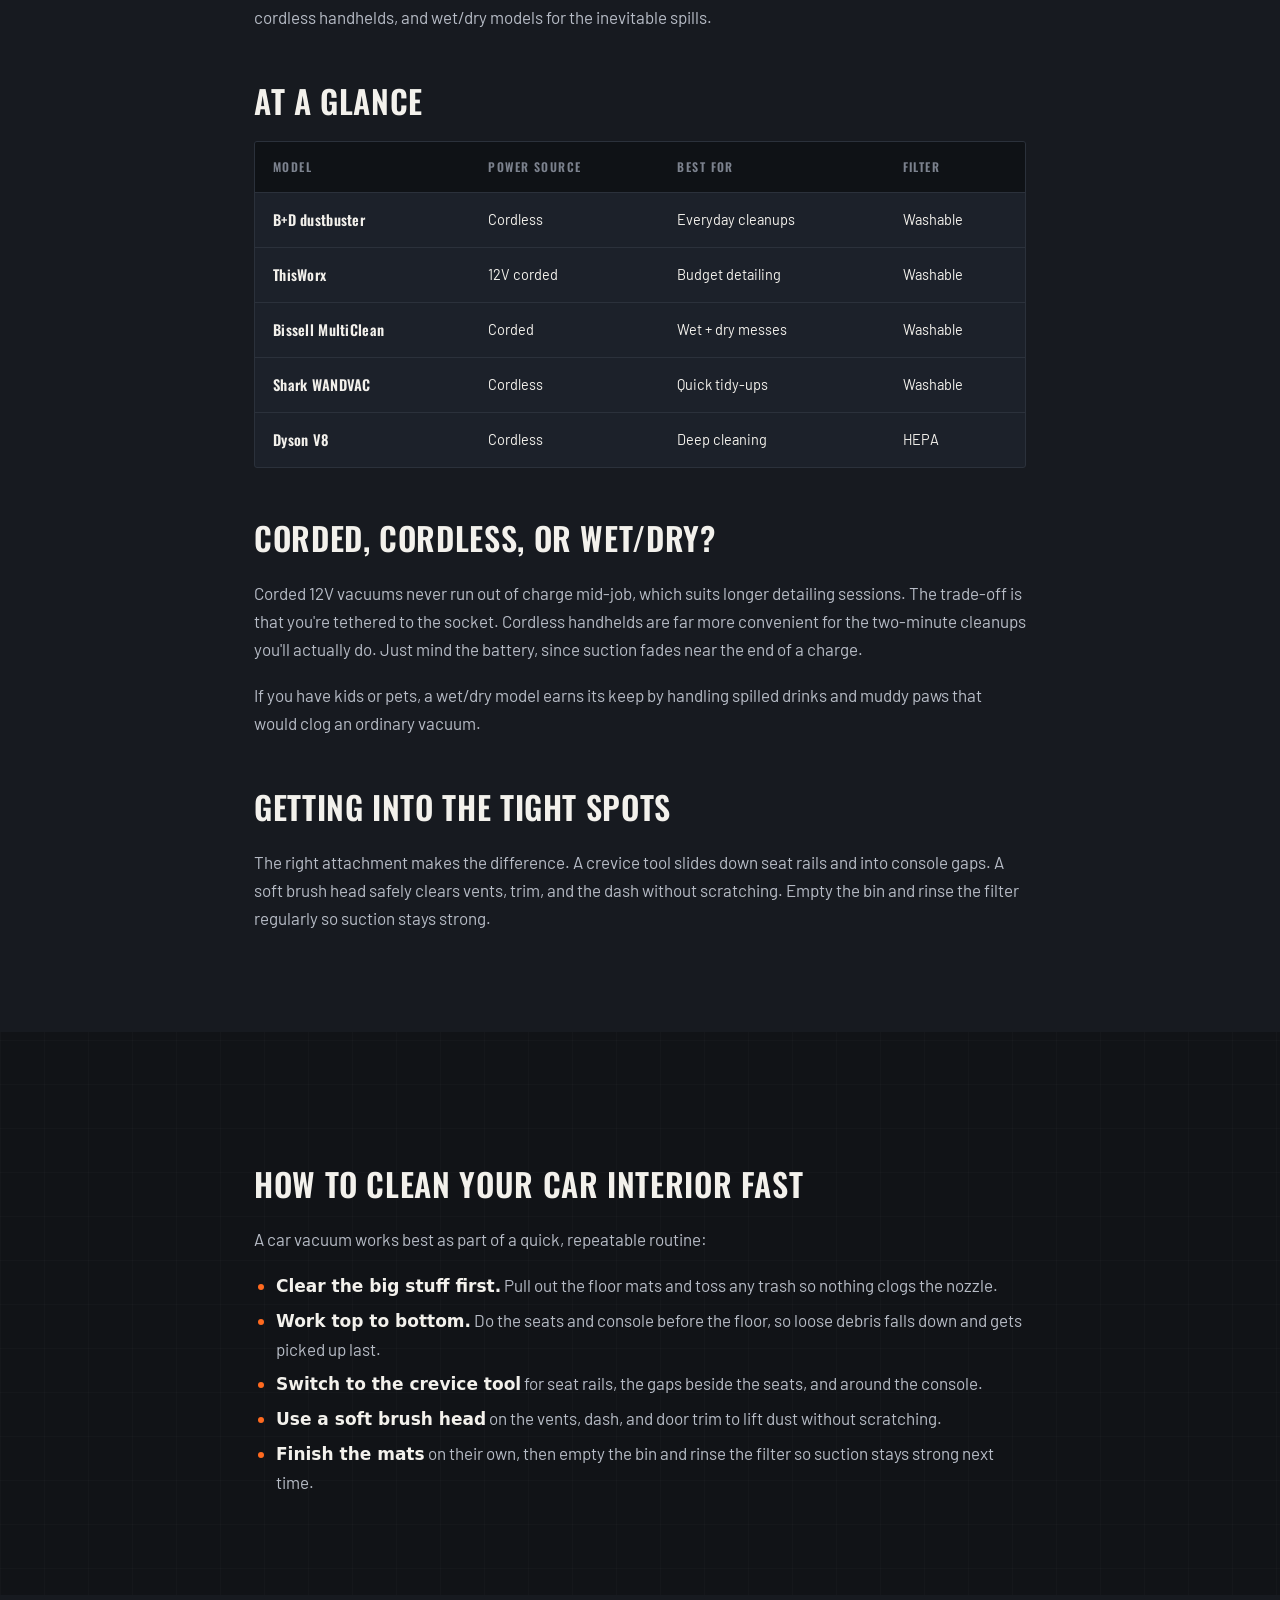
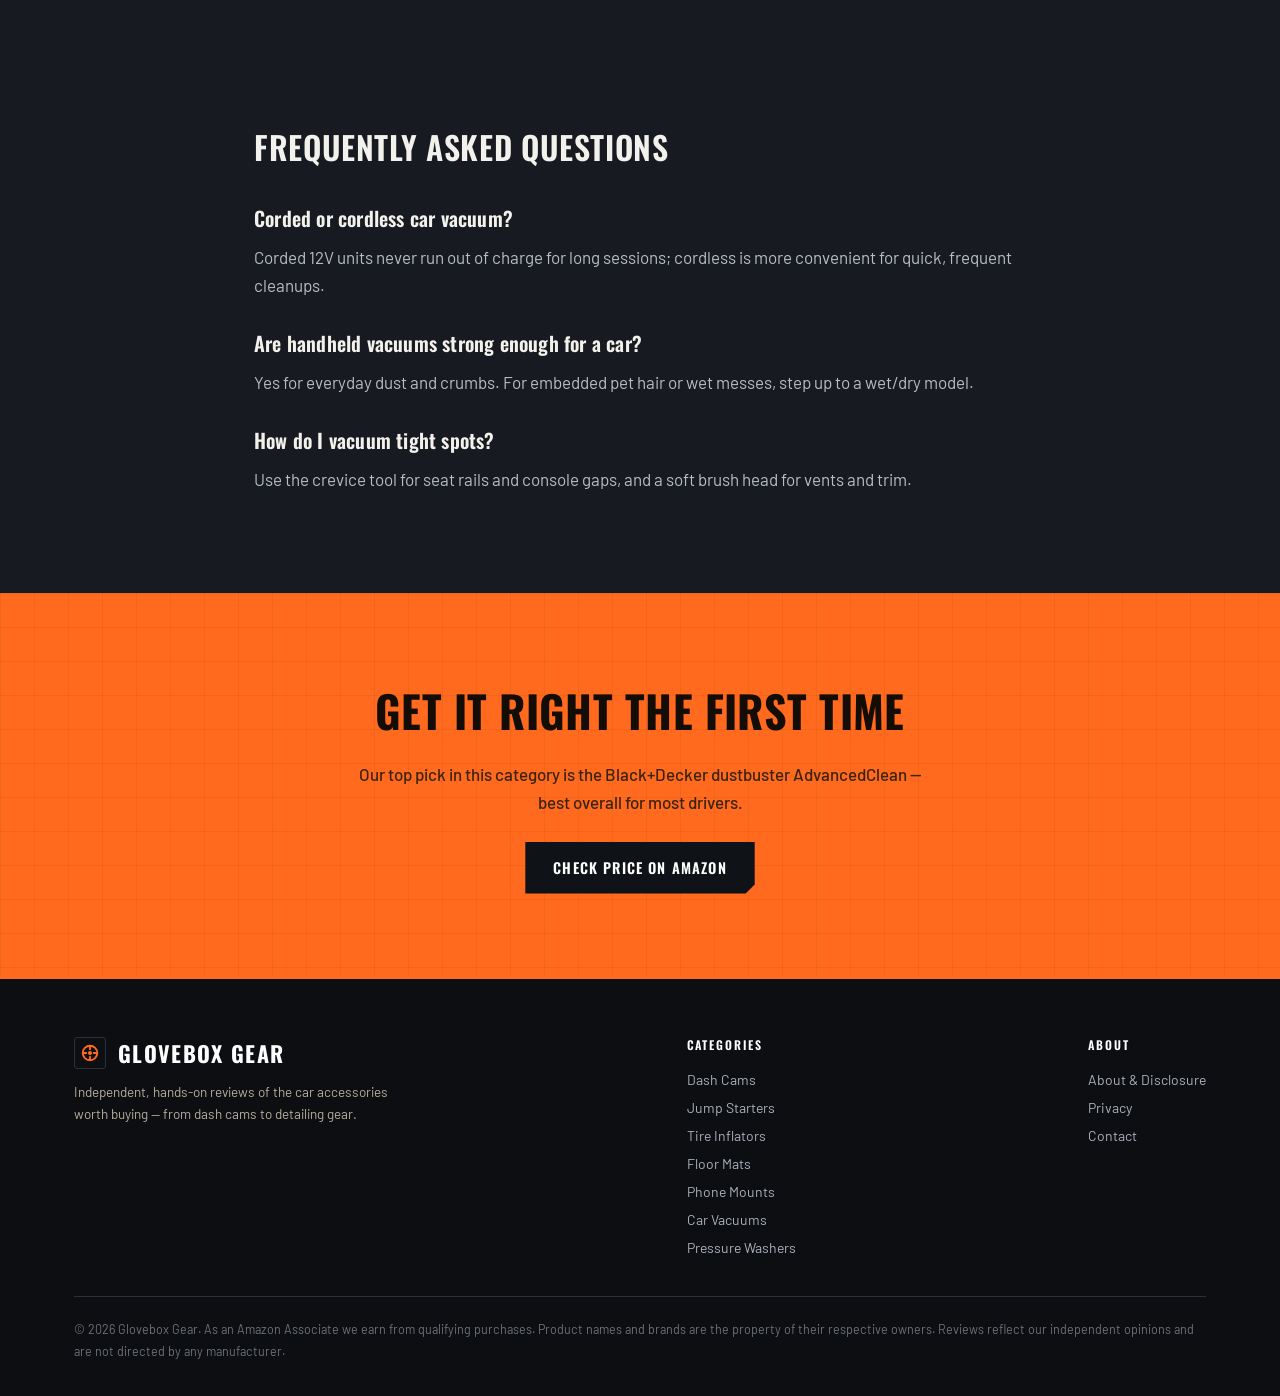
==== commit 7b4faf5b: "Content: depth sections + readability edits (audit fixes)" ====
--- a/car-vacuums.html
+++ b/car-vacuums.html
@@ -82,7 +82,7 @@
 
 <section>
   <div class="wrap prose">
-    <p>We ranked picks by suction, reach, and how easily they empty and clean, across corded 12V units, cordless handhelds, and wet/dry models for the inevitable spills.</p>
+    <p>We ranked picks by suction, reach, and how easily they empty and clean. That covers corded 12V units, cordless handhelds, and wet/dry models for the inevitable spills.</p>
     <h2>At a glance</h2>
     <div class="table-wrap">
       <table class="compare">
@@ -91,10 +91,24 @@
       </table>
     </div>
     <h2>Corded, cordless, or wet/dry?</h2>
-    <p>Corded 12V vacuums never run out of charge mid-job, which suits longer detailing sessions — but you&#x27;re tethered to the socket. Cordless handhelds are far more convenient for the two-minute cleanups you&#x27;ll actually do often; just mind the battery and suction fade near the end of a charge.</p>
+    <p>Corded 12V vacuums never run out of charge mid-job, which suits longer detailing sessions. The trade-off is that you're tethered to the socket. Cordless handhelds are far more convenient for the two-minute cleanups you'll actually do. Just mind the battery, since suction fades near the end of a charge.</p>
     <p>If you have kids or pets, a wet/dry model earns its keep by handling spilled drinks and muddy paws that would clog an ordinary vacuum.</p>
     <h2>Getting into the tight spots</h2>
-    <p>The right attachment makes the difference: a crevice tool slides down seat rails and into console gaps, while a soft brush head safely clears vents, trim, and the dash without scratching. Empty the bin and rinse the filter regularly so suction stays strong.</p>
+    <p>The right attachment makes the difference. A crevice tool slides down seat rails and into console gaps. A soft brush head safely clears vents, trim, and the dash without scratching. Empty the bin and rinse the filter regularly so suction stays strong.</p>
+  </div>
+</section>
+
+<section>
+  <div class="wrap prose">
+    <h2>How to clean your car interior fast</h2>
+    <p>A car vacuum works best as part of a quick, repeatable routine:</p>
+    <ul>
+      <li><strong>Clear the big stuff first.</strong> Pull out the floor mats and toss any trash so nothing clogs the nozzle.</li>
+      <li><strong>Work top to bottom.</strong> Do the seats and console before the floor, so loose debris falls down and gets picked up last.</li>
+      <li><strong>Switch to the crevice tool</strong> for seat rails, the gaps beside the seats, and around the console.</li>
+      <li><strong>Use a soft brush head</strong> on the vents, dash, and door trim to lift dust without scratching.</li>
+      <li><strong>Finish the mats</strong> on their own, then empty the bin and rinse the filter so suction stays strong next time.</li>
+    </ul>
   </div>
 </section>
 
